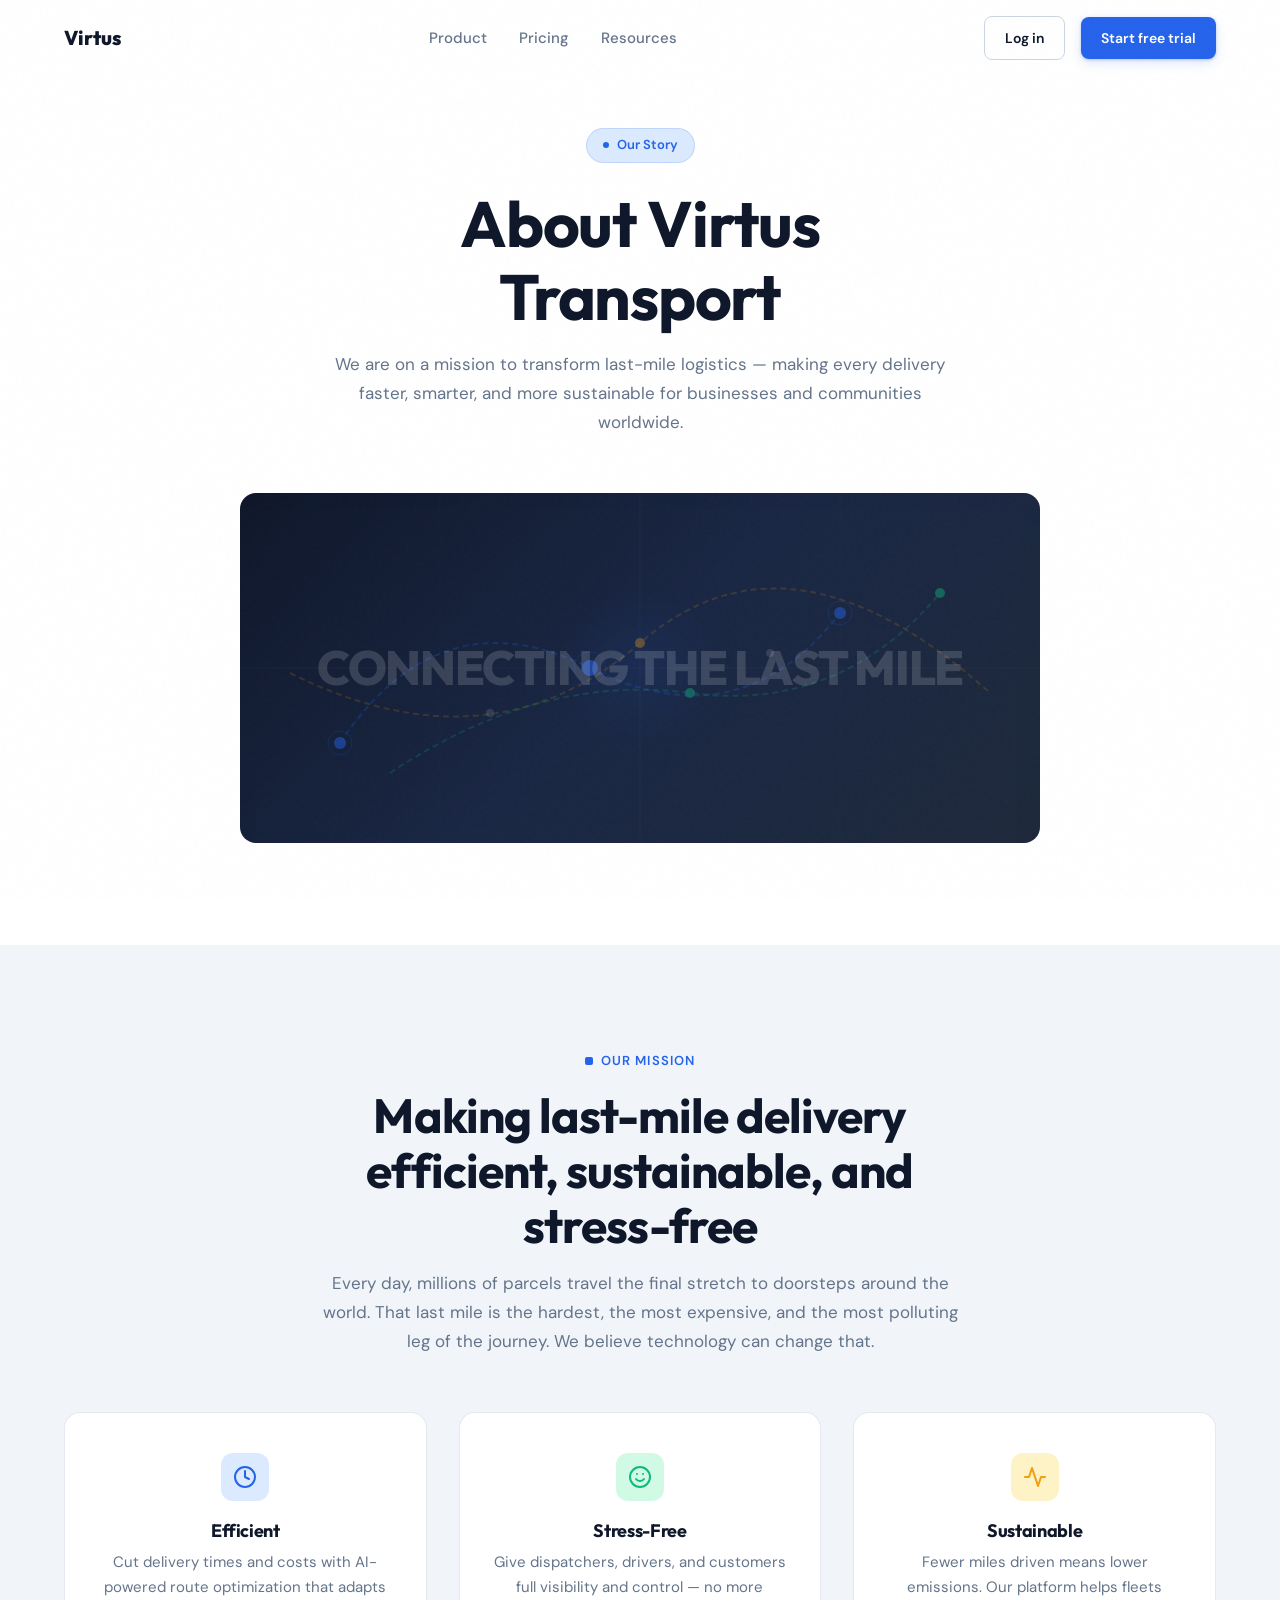
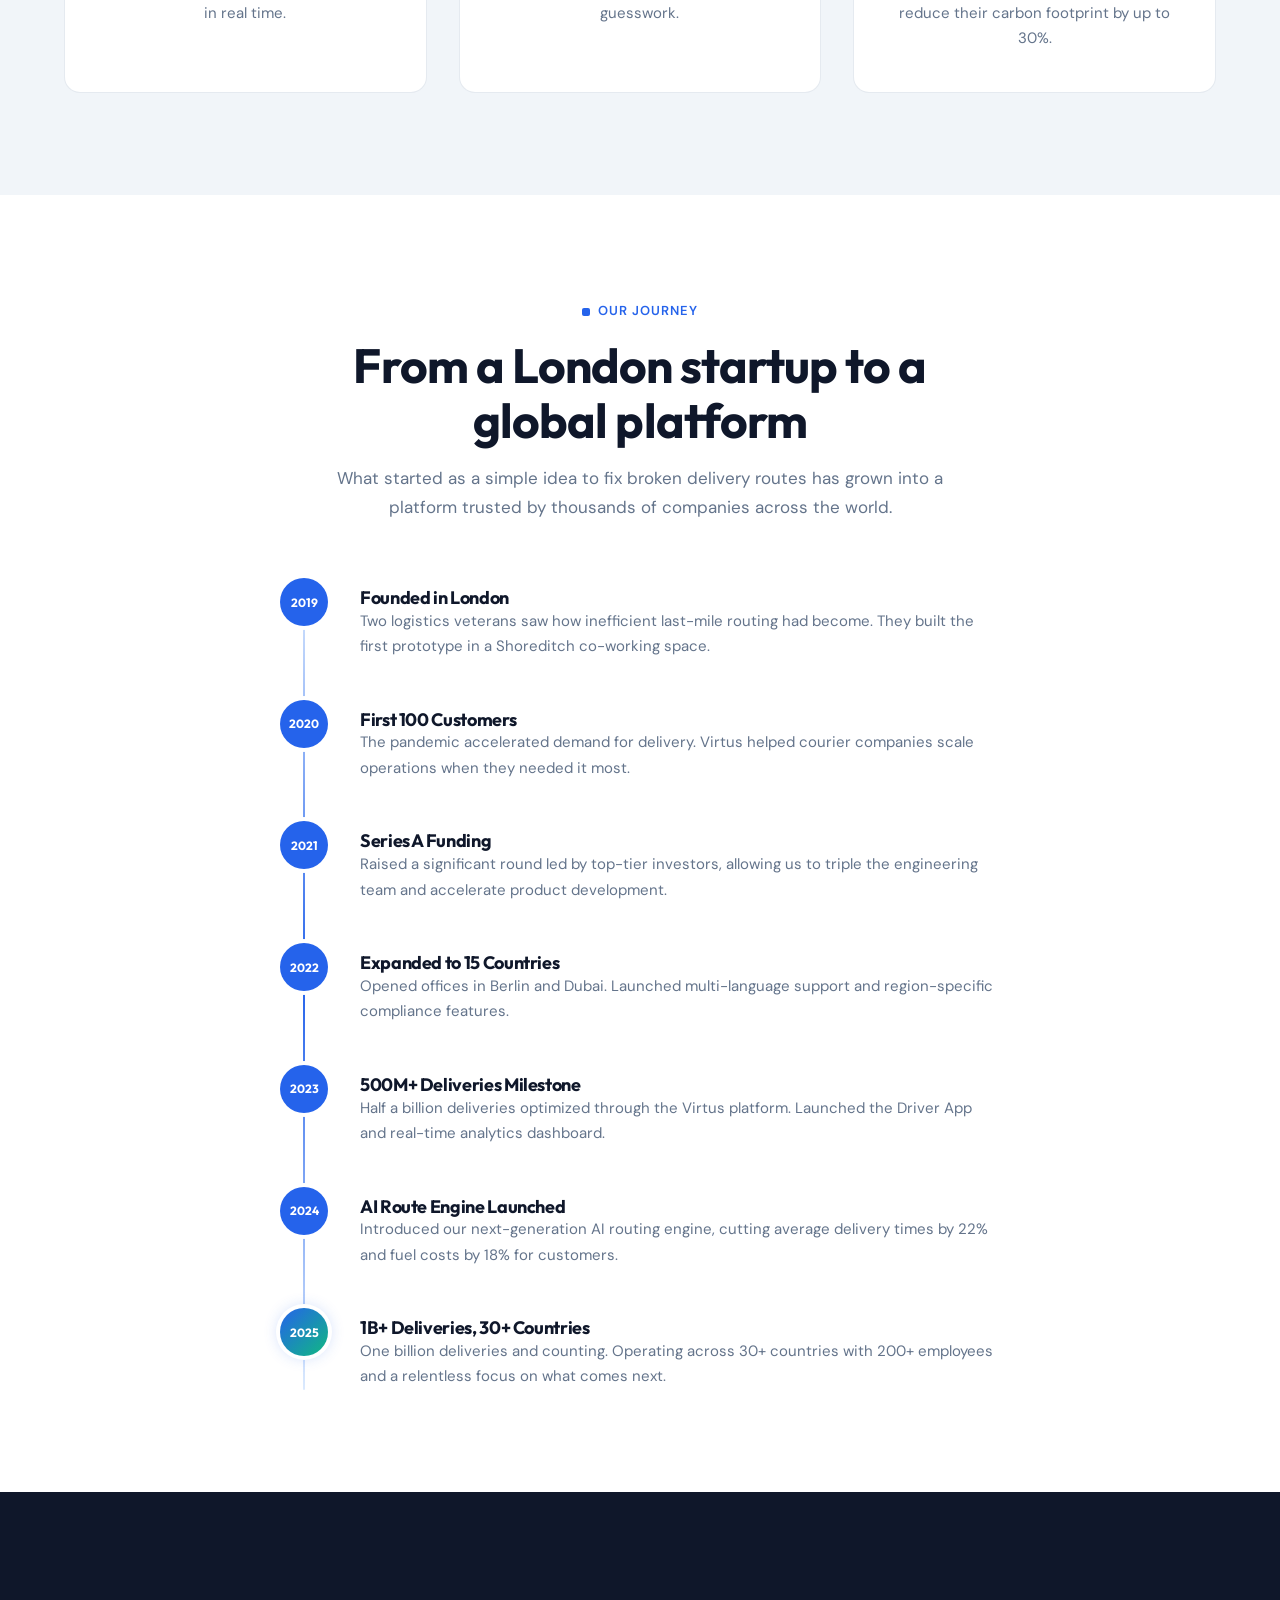
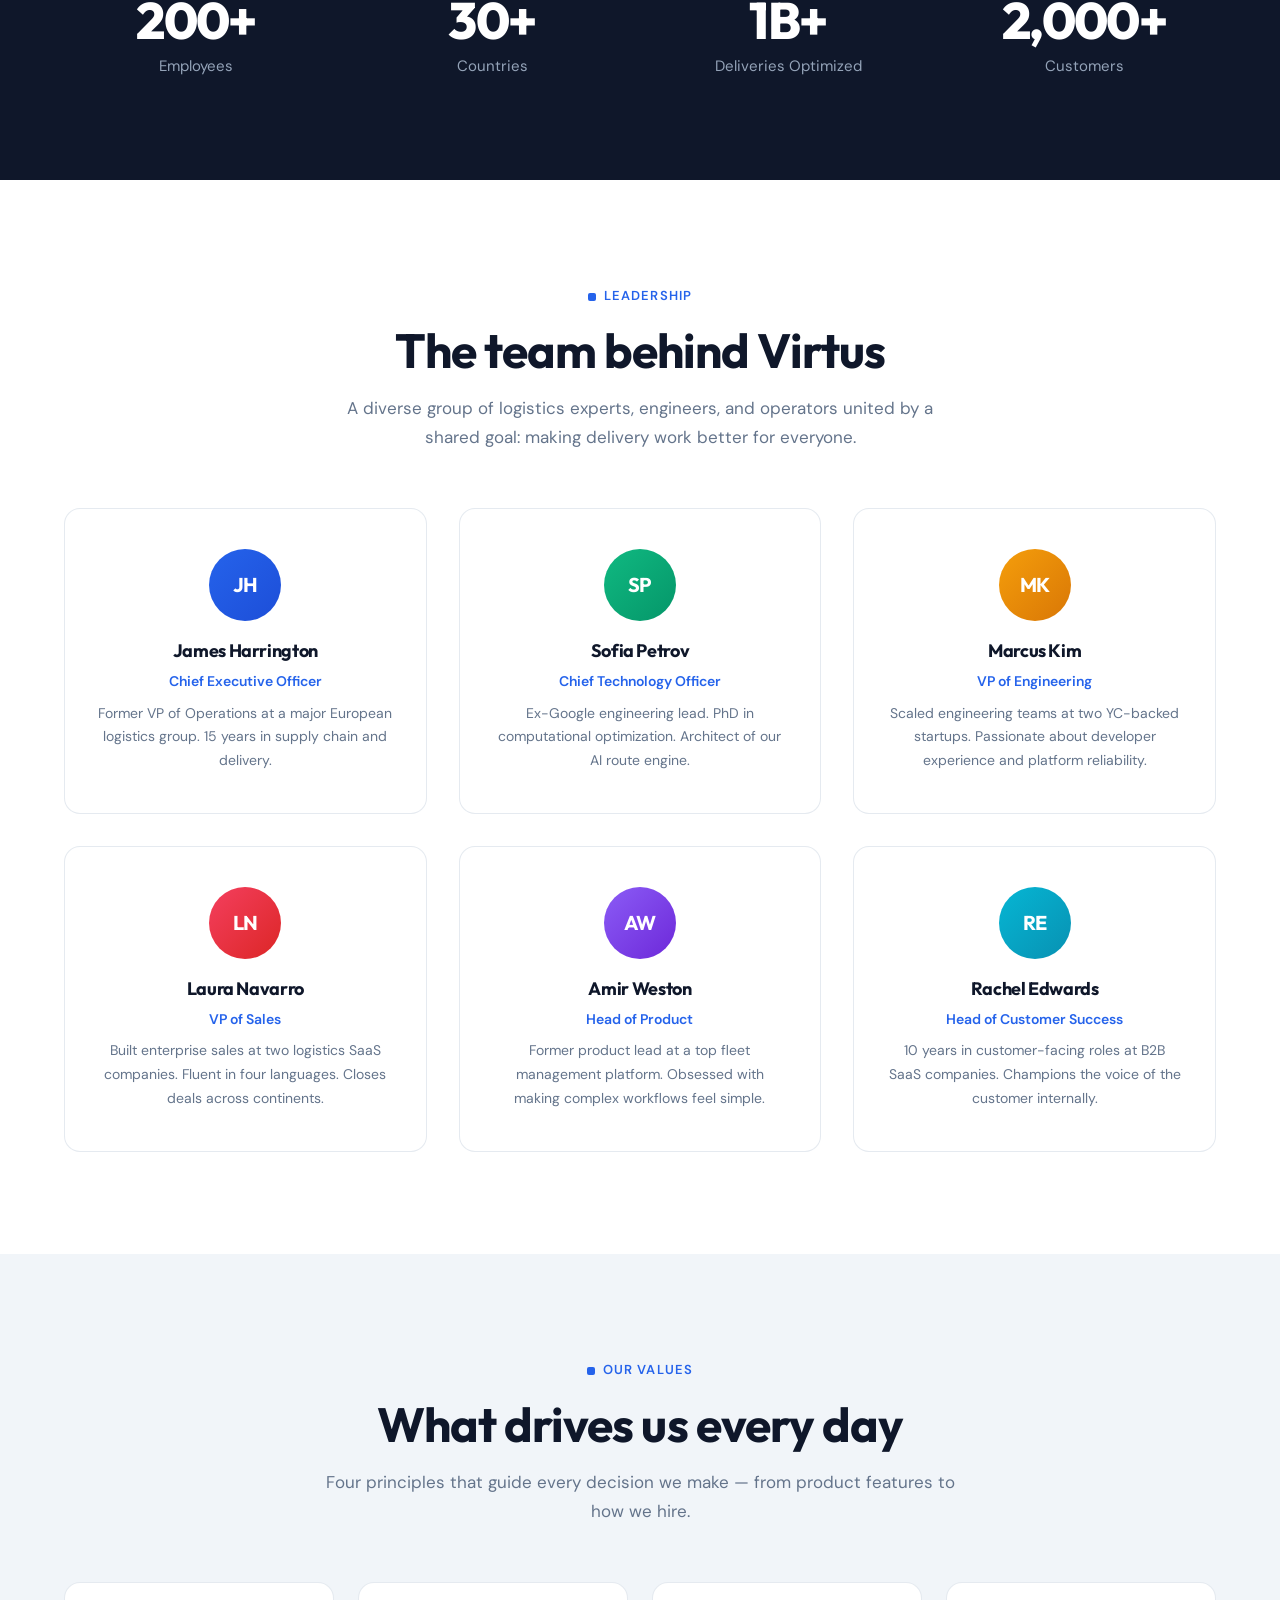
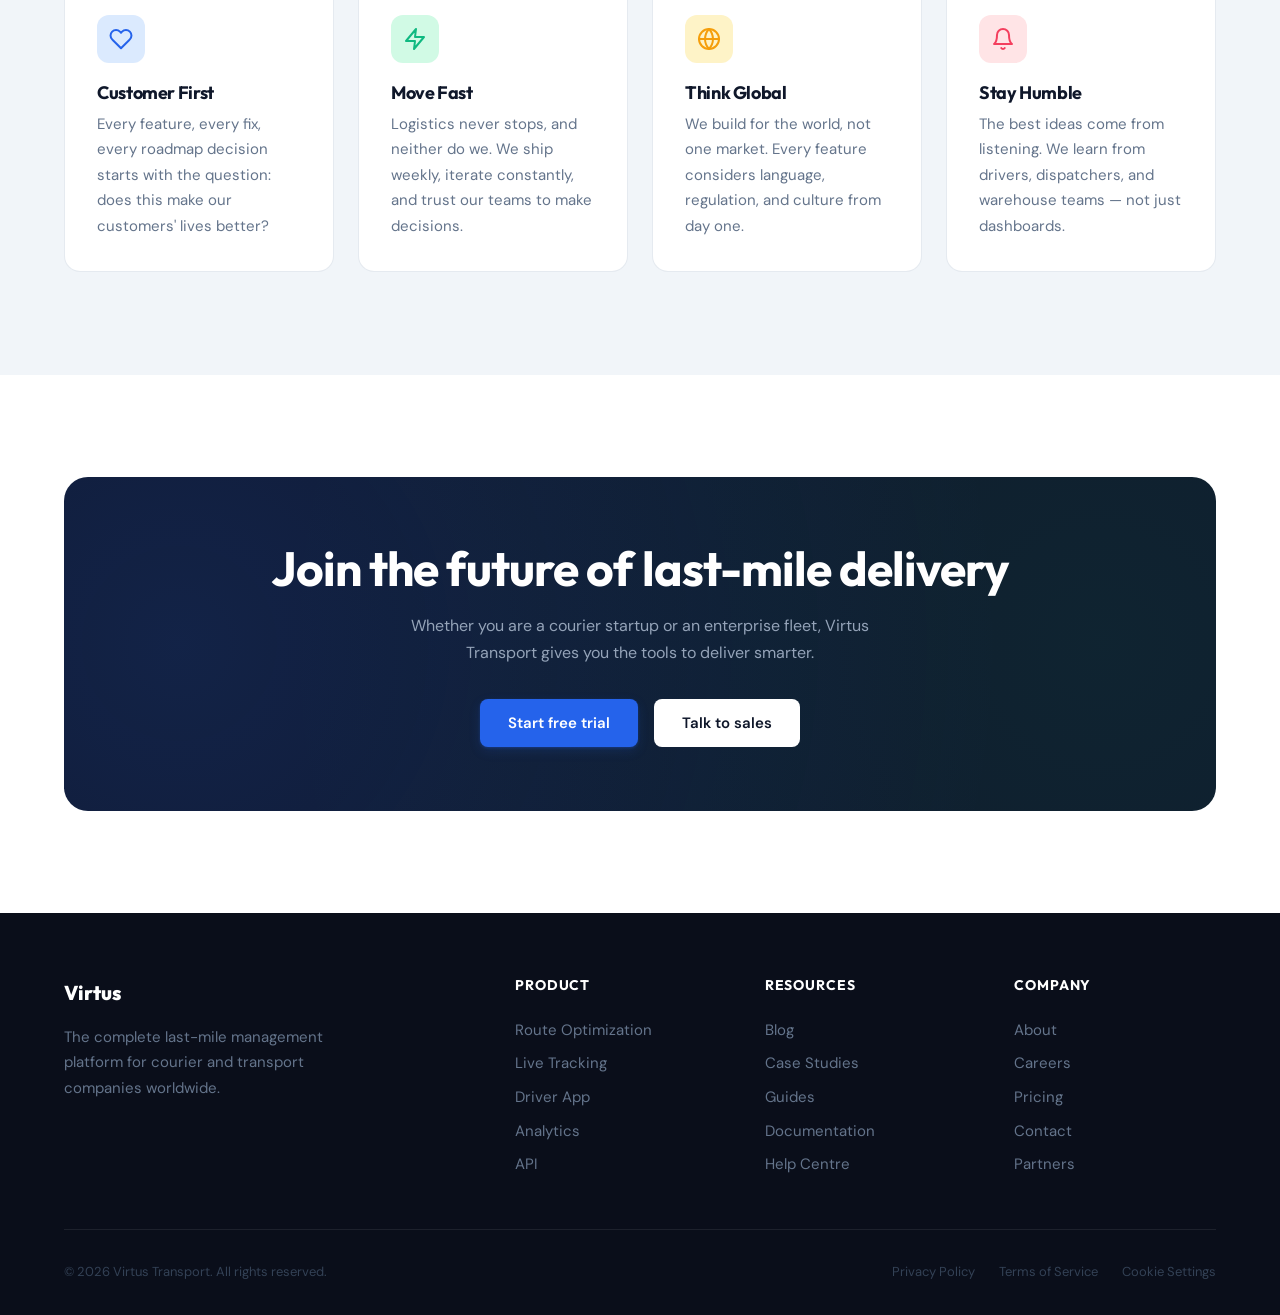
==== about.html @ 10695ca1 "Initial commit: Virtus Transport multi-page website Complete static website with 17 pages including " ====
<!DOCTYPE html>
<html lang="en">
<head>
  <meta charset="UTF-8">
  <meta name="viewport" content="width=device-width, initial-scale=1.0">
  <title>About — Virtus Transport</title>
  <meta name="description" content="Learn about Virtus Transport — our mission to transform last-mile logistics, our story, and the team behind the platform.">
  <link rel="preconnect" href="https://fonts.googleapis.com">
  <link rel="preconnect" href="https://fonts.gstatic.com" crossorigin>
  <link href="https://fonts.googleapis.com/css2?family=DM+Sans:ital,opsz,wght@0,9..40,400;0,9..40,500;0,9..40,600;0,9..40,700;1,9..40,400&family=Outfit:wght@400;500;600;700;800&family=JetBrains+Mono:wght@400;500&display=swap" rel="stylesheet">
  <link rel="stylesheet" href="assets/css/style.css">
</head>
<body>

  <!-- ===== NAVIGATION ===== -->
  <nav class="nav">
    <div class="container nav-inner">
      <a href="index.html" class="nav-logo">
        Virtus
      </a>
      <div class="nav-links">
        <a href="product.html">Product</a>
        <a href="pricing.html">Pricing</a>
        <a href="resources.html">Resources</a>
      </div>
      <div class="nav-cta">
        <a href="login.html" class="btn btn-secondary">Log in</a>
        <a href="signup.html" class="btn btn-primary">Start free trial</a>
      </div>
      <button class="nav-toggle" aria-label="Menu">
        <span></span><span></span><span></span>
      </button>
    </div>
  </nav>

  <!-- ===== HERO ===== -->
  <section style="padding-top: 8rem; padding-bottom: var(--section-pad);">
    <div class="container">
      <div class="section-header centered reveal">
        <div class="hero-badge">
          <span class="hero-badge-dot"></span>
          Our Story
        </div>
        <h1>About Virtus Transport</h1>
        <p class="text-lg">We are on a mission to transform last-mile logistics — making every delivery faster, smarter, and more sustainable for businesses and communities worldwide.</p>
      </div>

      <!-- Abstract visual -->
      <div class="reveal reveal-delay-2" style="max-width: 800px; margin: 0 auto; aspect-ratio: 16/7; border-radius: 1rem; overflow: hidden; position: relative; background: linear-gradient(135deg, var(--vtx-navy) 0%, #1a2744 50%, var(--vtx-slate) 100%);">
        <div style="position: absolute; inset: 0; display: flex; align-items: center; justify-content: center;">
          <svg width="100%" height="100%" viewBox="0 0 800 350" fill="none" xmlns="http://www.w3.org/2000/svg" style="opacity: 0.6;">
            <!-- Grid lines -->
            <line x1="0" y1="175" x2="800" y2="175" stroke="rgba(255,255,255,0.05)" stroke-width="1"/>
            <line x1="400" y1="0" x2="400" y2="350" stroke="rgba(255,255,255,0.05)" stroke-width="1"/>
            <line x1="200" y1="0" x2="200" y2="350" stroke="rgba(255,255,255,0.03)" stroke-width="1"/>
            <line x1="600" y1="0" x2="600" y2="350" stroke="rgba(255,255,255,0.03)" stroke-width="1"/>
            <!-- Route paths -->
            <path d="M100,250 Q200,100 350,175 T600,120" stroke="rgba(37,99,235,0.4)" stroke-width="2" fill="none" stroke-dasharray="6,4"/>
            <path d="M150,280 Q300,180 450,200 T700,100" stroke="rgba(16,185,129,0.3)" stroke-width="2" fill="none" stroke-dasharray="6,4"/>
            <path d="M50,180 Q250,280 400,150 T750,200" stroke="rgba(245,158,11,0.25)" stroke-width="2" fill="none" stroke-dasharray="6,4"/>
            <!-- Nodes -->
            <circle cx="100" cy="250" r="6" fill="#2563eb" opacity="0.8"/><circle cx="100" cy="250" r="12" fill="none" stroke="#2563eb" stroke-width="1" opacity="0.3"/>
            <circle cx="350" cy="175" r="8" fill="#2563eb" opacity="0.9"/><circle cx="350" cy="175" r="16" fill="none" stroke="#2563eb" stroke-width="1" opacity="0.3"/>
            <circle cx="600" cy="120" r="6" fill="#2563eb" opacity="0.8"/><circle cx="600" cy="120" r="12" fill="none" stroke="#2563eb" stroke-width="1" opacity="0.3"/>
            <circle cx="450" cy="200" r="5" fill="#10b981" opacity="0.7"/>
            <circle cx="700" cy="100" r="5" fill="#10b981" opacity="0.7"/>
            <circle cx="400" cy="150" r="5" fill="#f59e0b" opacity="0.6"/>
            <circle cx="250" cy="220" r="4" fill="rgba(255,255,255,0.2)"/>
            <circle cx="530" cy="160" r="4" fill="rgba(255,255,255,0.2)"/>
            <!-- Central glow -->
            <circle cx="400" cy="175" r="80" fill="url(#heroGlow)"/>
            <defs>
              <radialGradient id="heroGlow" cx="0.5" cy="0.5" r="0.5">
                <stop offset="0%" stop-color="rgba(37,99,235,0.15)"/>
                <stop offset="100%" stop-color="rgba(37,99,235,0)"/>
              </radialGradient>
            </defs>
          </svg>
        </div>
        <!-- Overlay text -->
        <div style="position: absolute; inset: 0; display: flex; align-items: center; justify-content: center;">
          <div style="text-align: center;">
            <div style="font-family: var(--font-display); font-size: clamp(2rem, 4vw, 3rem); font-weight: 800; color: var(--vtx-white); letter-spacing: -0.03em; opacity: 0.15;">CONNECTING THE LAST MILE</div>
          </div>
        </div>
      </div>
    </div>
  </section>

  <!-- ===== MISSION ===== -->
  <section class="section section-light">
    <div class="container">
      <div class="section-header centered reveal">
        <div class="section-label">Our Mission</div>
        <h2>Making last-mile delivery efficient, sustainable, and stress-free</h2>
        <p>Every day, millions of parcels travel the final stretch to doorsteps around the world. That last mile is the hardest, the most expensive, and the most polluting leg of the journey. We believe technology can change that.</p>
      </div>
      <div class="grid-3">
        <div class="card reveal reveal-delay-1" style="text-align: center; padding: 2.5rem 2rem;">
          <div class="card-icon blue" style="margin: 0 auto 1.25rem;">
            <svg width="24" height="24" viewBox="0 0 24 24" fill="none" stroke="currentColor" stroke-width="2" stroke-linecap="round" stroke-linejoin="round"><circle cx="12" cy="12" r="10"/><polyline points="12,6 12,12 16,14"/></svg>
          </div>
          <h4>Efficient</h4>
          <p>Cut delivery times and costs with AI-powered route optimization that adapts in real time.</p>
        </div>
        <div class="card reveal reveal-delay-2" style="text-align: center; padding: 2.5rem 2rem;">
          <div class="card-icon emerald" style="margin: 0 auto 1.25rem;">
            <svg width="24" height="24" viewBox="0 0 24 24" fill="none" stroke="currentColor" stroke-width="2" stroke-linecap="round" stroke-linejoin="round"><path d="M12 22c5.523 0 10-4.477 10-10S17.523 2 12 2 2 6.477 2 12s4.477 10 10 10z"/><path d="M8 14s1.5 2 4 2 4-2 4-2"/><line x1="9" y1="9" x2="9.01" y2="9"/><line x1="15" y1="9" x2="15.01" y2="9"/></svg>
          </div>
          <h4>Stress-Free</h4>
          <p>Give dispatchers, drivers, and customers full visibility and control — no more guesswork.</p>
        </div>
        <div class="card reveal reveal-delay-3" style="text-align: center; padding: 2.5rem 2rem;">
          <div class="card-icon amber" style="margin: 0 auto 1.25rem;">
            <svg width="24" height="24" viewBox="0 0 24 24" fill="none" stroke="currentColor" stroke-width="2" stroke-linecap="round" stroke-linejoin="round"><path d="M2 12h4l3-9 6 18 3-9h4"/></svg>
          </div>
          <h4>Sustainable</h4>
          <p>Fewer miles driven means lower emissions. Our platform helps fleets reduce their carbon footprint by up to 30%.</p>
        </div>
      </div>
    </div>
  </section>

  <!-- ===== STORY / TIMELINE ===== -->
  <section class="section">
    <div class="container">
      <div class="section-header centered reveal">
        <div class="section-label">Our Journey</div>
        <h2>From a London startup to a global platform</h2>
        <p>What started as a simple idea to fix broken delivery routes has grown into a platform trusted by thousands of companies across the world.</p>
      </div>

      <div style="max-width: 720px; margin: 0 auto; position: relative;">
        <!-- Vertical line -->
        <div style="position: absolute; left: 23px; top: 0; bottom: 0; width: 2px; background: linear-gradient(180deg, var(--vtx-blue-pale), var(--vtx-blue), var(--vtx-blue-pale)); border-radius: 1px;"></div>

        <!-- 2019 -->
        <div class="reveal" style="display: flex; gap: 2rem; align-items: flex-start; margin-bottom: 2.5rem; position: relative;">
          <div style="width: 48px; height: 48px; border-radius: 50%; background: var(--vtx-blue); color: white; display: flex; align-items: center; justify-content: center; font-family: var(--font-display); font-weight: 700; font-size: 0.75rem; flex-shrink: 0; z-index: 1; box-shadow: 0 0 0 4px var(--vtx-white);">2019</div>
          <div style="padding-top: 0.625rem;">
            <h4>Founded in London</h4>
            <p style="font-size: 0.9375rem;">Two logistics veterans saw how inefficient last-mile routing had become. They built the first prototype in a Shoreditch co-working space.</p>
          </div>
        </div>

        <!-- 2020 -->
        <div class="reveal reveal-delay-1" style="display: flex; gap: 2rem; align-items: flex-start; margin-bottom: 2.5rem; position: relative;">
          <div style="width: 48px; height: 48px; border-radius: 50%; background: var(--vtx-blue); color: white; display: flex; align-items: center; justify-content: center; font-family: var(--font-display); font-weight: 700; font-size: 0.75rem; flex-shrink: 0; z-index: 1; box-shadow: 0 0 0 4px var(--vtx-white);">2020</div>
          <div style="padding-top: 0.625rem;">
            <h4>First 100 Customers</h4>
            <p style="font-size: 0.9375rem;">The pandemic accelerated demand for delivery. Virtus helped courier companies scale operations when they needed it most.</p>
          </div>
        </div>

        <!-- 2021 -->
        <div class="reveal reveal-delay-2" style="display: flex; gap: 2rem; align-items: flex-start; margin-bottom: 2.5rem; position: relative;">
          <div style="width: 48px; height: 48px; border-radius: 50%; background: var(--vtx-blue); color: white; display: flex; align-items: center; justify-content: center; font-family: var(--font-display); font-weight: 700; font-size: 0.75rem; flex-shrink: 0; z-index: 1; box-shadow: 0 0 0 4px var(--vtx-white);">2021</div>
          <div style="padding-top: 0.625rem;">
            <h4>Series A Funding</h4>
            <p style="font-size: 0.9375rem;">Raised a significant round led by top-tier investors, allowing us to triple the engineering team and accelerate product development.</p>
          </div>
        </div>

        <!-- 2022 -->
        <div class="reveal" style="display: flex; gap: 2rem; align-items: flex-start; margin-bottom: 2.5rem; position: relative;">
          <div style="width: 48px; height: 48px; border-radius: 50%; background: var(--vtx-blue); color: white; display: flex; align-items: center; justify-content: center; font-family: var(--font-display); font-weight: 700; font-size: 0.75rem; flex-shrink: 0; z-index: 1; box-shadow: 0 0 0 4px var(--vtx-white);">2022</div>
          <div style="padding-top: 0.625rem;">
            <h4>Expanded to 15 Countries</h4>
            <p style="font-size: 0.9375rem;">Opened offices in Berlin and Dubai. Launched multi-language support and region-specific compliance features.</p>
          </div>
        </div>

        <!-- 2023 -->
        <div class="reveal reveal-delay-1" style="display: flex; gap: 2rem; align-items: flex-start; margin-bottom: 2.5rem; position: relative;">
          <div style="width: 48px; height: 48px; border-radius: 50%; background: var(--vtx-blue); color: white; display: flex; align-items: center; justify-content: center; font-family: var(--font-display); font-weight: 700; font-size: 0.75rem; flex-shrink: 0; z-index: 1; box-shadow: 0 0 0 4px var(--vtx-white);">2023</div>
          <div style="padding-top: 0.625rem;">
            <h4>500M+ Deliveries Milestone</h4>
            <p style="font-size: 0.9375rem;">Half a billion deliveries optimized through the Virtus platform. Launched the Driver App and real-time analytics dashboard.</p>
          </div>
        </div>

        <!-- 2024 -->
        <div class="reveal reveal-delay-2" style="display: flex; gap: 2rem; align-items: flex-start; margin-bottom: 2.5rem; position: relative;">
          <div style="width: 48px; height: 48px; border-radius: 50%; background: var(--vtx-blue); color: white; display: flex; align-items: center; justify-content: center; font-family: var(--font-display); font-weight: 700; font-size: 0.75rem; flex-shrink: 0; z-index: 1; box-shadow: 0 0 0 4px var(--vtx-white);">2024</div>
          <div style="padding-top: 0.625rem;">
            <h4>AI Route Engine Launched</h4>
            <p style="font-size: 0.9375rem;">Introduced our next-generation AI routing engine, cutting average delivery times by 22% and fuel costs by 18% for customers.</p>
          </div>
        </div>

        <!-- 2025 -->
        <div class="reveal" style="display: flex; gap: 2rem; align-items: flex-start; position: relative;">
          <div style="width: 48px; height: 48px; border-radius: 50%; background: linear-gradient(135deg, var(--vtx-blue), var(--vtx-emerald)); color: white; display: flex; align-items: center; justify-content: center; font-family: var(--font-display); font-weight: 700; font-size: 0.75rem; flex-shrink: 0; z-index: 1; box-shadow: 0 0 0 4px var(--vtx-white), 0 0 16px rgba(37,99,235,0.3);">2025</div>
          <div style="padding-top: 0.625rem;">
            <h4>1B+ Deliveries, 30+ Countries</h4>
            <p style="font-size: 0.9375rem;">One billion deliveries and counting. Operating across 30+ countries with 200+ employees and a relentless focus on what comes next.</p>
          </div>
        </div>
      </div>
    </div>
  </section>

  <!-- ===== STATS BAR ===== -->
  <section class="section section-dark">
    <div class="container">
      <div style="display: grid; grid-template-columns: repeat(4, 1fr); gap: 2rem; text-align: center;" class="reveal">
        <div class="stat-item">
          <div class="stat-number">200+</div>
          <div class="stat-label" style="color: var(--vtx-light);">Employees</div>
        </div>
        <div class="stat-item">
          <div class="stat-number">30+</div>
          <div class="stat-label" style="color: var(--vtx-light);">Countries</div>
        </div>
        <div class="stat-item">
          <div class="stat-number">1B+</div>
          <div class="stat-label" style="color: var(--vtx-light);">Deliveries Optimized</div>
        </div>
        <div class="stat-item">
          <div class="stat-number">2,000+</div>
          <div class="stat-label" style="color: var(--vtx-light);">Customers</div>
        </div>
      </div>
    </div>
  </section>

  <!-- ===== TEAM ===== -->
  <section class="section">
    <div class="container">
      <div class="section-header centered reveal">
        <div class="section-label">Leadership</div>
        <h2>The team behind Virtus</h2>
        <p>A diverse group of logistics experts, engineers, and operators united by a shared goal: making delivery work better for everyone.</p>
      </div>

      <div class="grid-3">
        <!-- CEO -->
        <div class="card reveal reveal-delay-1" style="text-align: center; padding: 2.5rem 2rem;">
          <div style="width: 72px; height: 72px; border-radius: 50%; background: linear-gradient(135deg, var(--vtx-blue), var(--vtx-blue-deep)); color: var(--vtx-white); display: flex; align-items: center; justify-content: center; font-family: var(--font-display); font-weight: 700; font-size: 1.25rem; margin: 0 auto 1.25rem; letter-spacing: -0.02em;">JH</div>
          <h4>James Harrington</h4>
          <p style="font-size: 0.875rem; color: var(--vtx-blue); font-weight: 600; margin-bottom: 0.5rem;">Chief Executive Officer</p>
          <p style="font-size: 0.875rem;">Former VP of Operations at a major European logistics group. 15 years in supply chain and delivery.</p>
        </div>

        <!-- CTO -->
        <div class="card reveal reveal-delay-2" style="text-align: center; padding: 2.5rem 2rem;">
          <div style="width: 72px; height: 72px; border-radius: 50%; background: linear-gradient(135deg, var(--vtx-emerald), #059669); color: var(--vtx-white); display: flex; align-items: center; justify-content: center; font-family: var(--font-display); font-weight: 700; font-size: 1.25rem; margin: 0 auto 1.25rem; letter-spacing: -0.02em;">SP</div>
          <h4>Sofia Petrov</h4>
          <p style="font-size: 0.875rem; color: var(--vtx-blue); font-weight: 600; margin-bottom: 0.5rem;">Chief Technology Officer</p>
          <p style="font-size: 0.875rem;">Ex-Google engineering lead. PhD in computational optimization. Architect of our AI route engine.</p>
        </div>

        <!-- VP Engineering -->
        <div class="card reveal reveal-delay-3" style="text-align: center; padding: 2.5rem 2rem;">
          <div style="width: 72px; height: 72px; border-radius: 50%; background: linear-gradient(135deg, var(--vtx-amber), #d97706); color: var(--vtx-white); display: flex; align-items: center; justify-content: center; font-family: var(--font-display); font-weight: 700; font-size: 1.25rem; margin: 0 auto 1.25rem; letter-spacing: -0.02em;">MK</div>
          <h4>Marcus Kim</h4>
          <p style="font-size: 0.875rem; color: var(--vtx-blue); font-weight: 600; margin-bottom: 0.5rem;">VP of Engineering</p>
          <p style="font-size: 0.875rem;">Scaled engineering teams at two YC-backed startups. Passionate about developer experience and platform reliability.</p>
        </div>

        <!-- VP Sales -->
        <div class="card reveal reveal-delay-1" style="text-align: center; padding: 2.5rem 2rem;">
          <div style="width: 72px; height: 72px; border-radius: 50%; background: linear-gradient(135deg, var(--vtx-rose), #dc2626); color: var(--vtx-white); display: flex; align-items: center; justify-content: center; font-family: var(--font-display); font-weight: 700; font-size: 1.25rem; margin: 0 auto 1.25rem; letter-spacing: -0.02em;">LN</div>
          <h4>Laura Navarro</h4>
          <p style="font-size: 0.875rem; color: var(--vtx-blue); font-weight: 600; margin-bottom: 0.5rem;">VP of Sales</p>
          <p style="font-size: 0.875rem;">Built enterprise sales at two logistics SaaS companies. Fluent in four languages. Closes deals across continents.</p>
        </div>

        <!-- Head of Product -->
        <div class="card reveal reveal-delay-2" style="text-align: center; padding: 2.5rem 2rem;">
          <div style="width: 72px; height: 72px; border-radius: 50%; background: linear-gradient(135deg, #8b5cf6, #6d28d9); color: var(--vtx-white); display: flex; align-items: center; justify-content: center; font-family: var(--font-display); font-weight: 700; font-size: 1.25rem; margin: 0 auto 1.25rem; letter-spacing: -0.02em;">AW</div>
          <h4>Amir Weston</h4>
          <p style="font-size: 0.875rem; color: var(--vtx-blue); font-weight: 600; margin-bottom: 0.5rem;">Head of Product</p>
          <p style="font-size: 0.875rem;">Former product lead at a top fleet management platform. Obsessed with making complex workflows feel simple.</p>
        </div>

        <!-- Head of Customer Success -->
        <div class="card reveal reveal-delay-3" style="text-align: center; padding: 2.5rem 2rem;">
          <div style="width: 72px; height: 72px; border-radius: 50%; background: linear-gradient(135deg, #06b6d4, #0891b2); color: var(--vtx-white); display: flex; align-items: center; justify-content: center; font-family: var(--font-display); font-weight: 700; font-size: 1.25rem; margin: 0 auto 1.25rem; letter-spacing: -0.02em;">RE</div>
          <h4>Rachel Edwards</h4>
          <p style="font-size: 0.875rem; color: var(--vtx-blue); font-weight: 600; margin-bottom: 0.5rem;">Head of Customer Success</p>
          <p style="font-size: 0.875rem;">10 years in customer-facing roles at B2B SaaS companies. Champions the voice of the customer internally.</p>
        </div>
      </div>
    </div>
  </section>

  <!-- ===== VALUES ===== -->
  <section class="section section-light">
    <div class="container">
      <div class="section-header centered reveal">
        <div class="section-label">Our Values</div>
        <h2>What drives us every day</h2>
        <p>Four principles that guide every decision we make — from product features to how we hire.</p>
      </div>

      <div class="grid-4">
        <!-- Customer First -->
        <div class="card reveal reveal-delay-1" style="padding: 2rem;">
          <div class="card-icon blue">
            <svg width="24" height="24" viewBox="0 0 24 24" fill="none" stroke="currentColor" stroke-width="2" stroke-linecap="round" stroke-linejoin="round"><path d="M20.84 4.61a5.5 5.5 0 0 0-7.78 0L12 5.67l-1.06-1.06a5.5 5.5 0 0 0-7.78 7.78l1.06 1.06L12 21.23l7.78-7.78 1.06-1.06a5.5 5.5 0 0 0 0-7.78z"/></svg>
          </div>
          <h4>Customer First</h4>
          <p>Every feature, every fix, every roadmap decision starts with the question: does this make our customers' lives better?</p>
        </div>

        <!-- Move Fast -->
        <div class="card reveal reveal-delay-2" style="padding: 2rem;">
          <div class="card-icon emerald">
            <svg width="24" height="24" viewBox="0 0 24 24" fill="none" stroke="currentColor" stroke-width="2" stroke-linecap="round" stroke-linejoin="round"><polygon points="13 2 3 14 12 14 11 22 21 10 12 10 13 2"/></svg>
          </div>
          <h4>Move Fast</h4>
          <p>Logistics never stops, and neither do we. We ship weekly, iterate constantly, and trust our teams to make decisions.</p>
        </div>

        <!-- Think Global -->
        <div class="card reveal reveal-delay-3" style="padding: 2rem;">
          <div class="card-icon amber">
            <svg width="24" height="24" viewBox="0 0 24 24" fill="none" stroke="currentColor" stroke-width="2" stroke-linecap="round" stroke-linejoin="round"><circle cx="12" cy="12" r="10"/><line x1="2" y1="12" x2="22" y2="12"/><path d="M12 2a15.3 15.3 0 0 1 4 10 15.3 15.3 0 0 1-4 10 15.3 15.3 0 0 1-4-10 15.3 15.3 0 0 1 4-10z"/></svg>
          </div>
          <h4>Think Global</h4>
          <p>We build for the world, not one market. Every feature considers language, regulation, and culture from day one.</p>
        </div>

        <!-- Stay Humble -->
        <div class="card reveal reveal-delay-4" style="padding: 2rem;">
          <div class="card-icon rose">
            <svg width="24" height="24" viewBox="0 0 24 24" fill="none" stroke="currentColor" stroke-width="2" stroke-linecap="round" stroke-linejoin="round"><path d="M18 8A6 6 0 0 0 6 8c0 7-3 9-3 9h18s-3-2-3-9"/><path d="M13.73 21a2 2 0 0 1-3.46 0"/></svg>
          </div>
          <h4>Stay Humble</h4>
          <p>The best ideas come from listening. We learn from drivers, dispatchers, and warehouse teams — not just dashboards.</p>
        </div>
      </div>
    </div>
  </section>

  <!-- ===== CTA BANNER ===== -->
  <section class="section">
    <div class="container">
      <div class="cta-banner reveal">
        <h2>Join the future of last-mile delivery</h2>
        <p>Whether you are a courier startup or an enterprise fleet, Virtus Transport gives you the tools to deliver smarter.</p>
        <div class="btn-group">
          <a href="signup.html" class="btn btn-primary">Start free trial</a>
          <a href="contact.html" class="btn btn-white">Talk to sales</a>
        </div>
      </div>
    </div>
  </section>

  <!-- ===== FOOTER ===== -->
  <footer class="footer">
    <div class="container">
      <div class="footer-grid">
        <div class="footer-brand">
          <a href="index.html" class="nav-logo" style="color: var(--vtx-white);">
            Virtus
          </a>
          <p>The complete last-mile management platform for courier and transport companies worldwide.</p>
        </div>
        <div class="footer-col">
          <h5>Product</h5>
          <a href="product.html">Route Optimization</a>
          <a href="product.html">Live Tracking</a>
          <a href="product.html">Driver App</a>
          <a href="product.html">Analytics</a>
          <a href="product.html">API</a>
        </div>
        <div class="footer-col">
          <h5>Resources</h5>
          <a href="resources.html">Blog</a>
          <a href="resources.html">Case Studies</a>
          <a href="resources.html">Guides</a>
          <a href="docs.html">Documentation</a>
          <a href="help.html">Help Centre</a>
        </div>
        <div class="footer-col">
          <h5>Company</h5>
          <a href="about.html">About</a>
          <a href="careers.html">Careers</a>
          <a href="pricing.html">Pricing</a>
          <a href="contact.html">Contact</a>
          <a href="partners.html">Partners</a>
        </div>
      </div>
      <div class="footer-bottom">
        <span>&copy; 2026 Virtus Transport. All rights reserved.</span>
        <div class="footer-bottom-links">
          <a href="privacy.html">Privacy Policy</a>
          <a href="terms.html">Terms of Service</a>
          <a href="#">Cookie Settings</a>
        </div>
      </div>
    </div>
  </footer>
  <script src="assets/js/main.js"></script>

</body>
</html>
---- assets/css/style.css ----
/* ============================================
   VIRTUS TRANSPORT — Global Styles
   ============================================ */

:root {
  /* Core palette */
  --vtx-midnight: #0a0e1a;
  --vtx-navy: #0f172a;
  --vtx-slate: #1e293b;
  --vtx-steel: #334155;
  --vtx-muted: #64748b;
  --vtx-light: #94a3b8;
  --vtx-cloud: #cbd5e1;
  --vtx-snow: #f1f5f9;
  --vtx-white: #ffffff;

  /* Accent */
  --vtx-blue: #2563eb;
  --vtx-blue-light: #3b82f6;
  --vtx-blue-pale: #dbeafe;
  --vtx-blue-glow: rgba(37, 99, 235, 0.15);
  --vtx-blue-deep: #1d4ed8;

  /* Accent secondary */
  --vtx-emerald: #10b981;
  --vtx-amber: #f59e0b;
  --vtx-rose: #f43f5e;

  /* Typography */
  --font-display: 'Outfit', sans-serif;
  --font-body: 'DM Sans', sans-serif;
  --font-mono: 'JetBrains Mono', monospace;

  /* Spacing */
  --section-pad: clamp(4rem, 8vw, 7rem);
  --container-max: 1200px;

  /* Transitions */
  --ease-out-expo: cubic-bezier(0.16, 1, 0.3, 1);
}

/* ---- Reset & Base ---- */
*, *::before, *::after { box-sizing: border-box; margin: 0; padding: 0; }

html {
  scroll-behavior: smooth;
  -webkit-font-smoothing: antialiased;
  -moz-osx-font-smoothing: grayscale;
}

body {
  font-family: var(--font-body);
  color: var(--vtx-navy);
  background: var(--vtx-white);
  line-height: 1.6;
  overflow-x: hidden;
}

img { max-width: 100%; display: block; }
a { text-decoration: none; color: inherit; }
ul, ol { list-style: none; }

.container {
  width: 100%;
  max-width: var(--container-max);
  margin: 0 auto;
  padding: 0 1.5rem;
}

/* ---- Typography ---- */
h1, h2, h3, h4, h5, h6 {
  font-family: var(--font-display);
  font-weight: 700;
  line-height: 1.15;
  letter-spacing: -0.02em;
}

h1 { font-size: clamp(2.5rem, 5vw, 4rem); }
h2 { font-size: clamp(2rem, 4vw, 3rem); }
h3 { font-size: clamp(1.25rem, 2vw, 1.5rem); }
h4 { font-size: 1.125rem; }

p { color: var(--vtx-muted); line-height: 1.7; }
.text-lg { font-size: 1.125rem; }
.text-sm { font-size: 0.875rem; }

/* ---- Buttons ---- */
.btn {
  display: inline-flex;
  align-items: center;
  gap: 0.5rem;
  padding: 0.75rem 1.75rem;
  border-radius: 0.5rem;
  font-family: var(--font-body);
  font-size: 0.9375rem;
  font-weight: 600;
  border: none;
  cursor: pointer;
  transition: all 0.3s var(--ease-out-expo);
  white-space: nowrap;
}

.btn-primary {
  background: var(--vtx-blue);
  color: var(--vtx-white);
  box-shadow: 0 1px 3px rgba(37, 99, 235, 0.3), 0 4px 12px rgba(37, 99, 235, 0.15);
}
.btn-primary:hover {
  background: var(--vtx-blue-deep);
  box-shadow: 0 2px 6px rgba(37, 99, 235, 0.4), 0 8px 24px rgba(37, 99, 235, 0.2);
  transform: translateY(-1px);
}

.btn-secondary {
  background: var(--vtx-white);
  color: var(--vtx-navy);
  border: 1.5px solid var(--vtx-cloud);
}
.btn-secondary:hover {
  border-color: var(--vtx-blue);
  color: var(--vtx-blue);
  transform: translateY(-1px);
}

.btn-ghost {
  background: transparent;
  color: var(--vtx-blue);
  padding: 0.5rem 0;
}
.btn-ghost:hover { gap: 0.75rem; }
.btn-ghost svg { transition: transform 0.3s var(--ease-out-expo); }
.btn-ghost:hover svg { transform: translateX(3px); }

.btn-white {
  background: var(--vtx-white);
  color: var(--vtx-navy);
}
.btn-white:hover {
  background: var(--vtx-snow);
  transform: translateY(-1px);
}

/* ---- Navigation ---- */
.nav {
  position: fixed;
  top: 0;
  left: 0;
  width: 100%;
  z-index: 1000;
  padding: 1rem 0;
  transition: all 0.4s var(--ease-out-expo);
}

.nav.scrolled {
  background: rgba(255, 255, 255, 0.92);
  backdrop-filter: blur(20px) saturate(180%);
  -webkit-backdrop-filter: blur(20px) saturate(180%);
  border-bottom: 1px solid rgba(203, 213, 225, 0.4);
  padding: 0.75rem 0;
}

.nav-inner {
  display: flex;
  align-items: center;
  justify-content: space-between;
}

.nav-logo {
  display: flex;
  align-items: center;
  gap: 0.625rem;
  font-family: var(--font-display);
  font-weight: 800;
  font-size: 1.25rem;
  color: var(--vtx-navy);
}

.nav-logo-icon {
  width: 2.25rem;
  height: 2.25rem;
  background: var(--vtx-blue);
  border-radius: 0.5rem;
  display: flex;
  align-items: center;
  justify-content: center;
  color: white;
  font-size: 0.875rem;
  font-weight: 800;
  letter-spacing: -0.05em;
  position: relative;
  overflow: hidden;
}

.nav-logo-icon::after {
  content: '';
  position: absolute;
  inset: 0;
  background: linear-gradient(135deg, rgba(255,255,255,0.2), transparent);
  border-radius: inherit;
}

.nav-links {
  display: flex;
  align-items: center;
  gap: 2rem;
}

.nav-links a {
  font-size: 0.9375rem;
  font-weight: 500;
  color: var(--vtx-muted);
  transition: color 0.2s;
  position: relative;
}

.nav-links a:hover,
.nav-links a.active {
  color: var(--vtx-navy);
}

.nav-links a.active::after {
  content: '';
  position: absolute;
  bottom: -4px;
  left: 0;
  width: 100%;
  height: 2px;
  background: var(--vtx-blue);
  border-radius: 1px;
}

.nav-cta { display: flex; align-items: center; gap: 1rem; }
.nav-cta .btn { padding: 0.625rem 1.25rem; font-size: 0.875rem; }

/* Mobile nav */
.nav-toggle {
  display: none;
  flex-direction: column;
  gap: 5px;
  background: none;
  border: none;
  cursor: pointer;
  padding: 4px;
}
.nav-toggle span {
  display: block;
  width: 22px;
  height: 2px;
  background: var(--vtx-navy);
  border-radius: 2px;
  transition: all 0.3s;
}

@media (max-width: 768px) {
  .nav-toggle { display: flex; }
  .nav-links, .nav-cta {
    display: none;
  }
  .nav.mobile-open .nav-links,
  .nav.mobile-open .nav-cta {
    display: flex;
    flex-direction: column;
    position: absolute;
    top: 100%;
    left: 0;
    width: 100%;
    background: var(--vtx-white);
    padding: 1.5rem;
    border-bottom: 1px solid var(--vtx-cloud);
    box-shadow: 0 12px 24px rgba(0,0,0,0.08);
  }
  .nav.mobile-open .nav-cta {
    top: auto;
    position: relative;
    border-bottom: none;
    box-shadow: none;
    padding-top: 0;
  }
}

/* ---- Section Utilities ---- */
.section {
  padding: var(--section-pad) 0;
}

.section-dark {
  background: var(--vtx-navy);
  color: var(--vtx-white);
}
.section-dark p { color: var(--vtx-light); }
.section-dark h2, .section-dark h3, .section-dark h4 { color: var(--vtx-white); }

.section-light {
  background: var(--vtx-snow);
}

.section-header {
  max-width: 640px;
  margin-bottom: 3.5rem;
}

.section-header.centered {
  text-align: center;
  margin-left: auto;
  margin-right: auto;
}

.section-label {
  display: inline-flex;
  align-items: center;
  gap: 0.5rem;
  font-family: var(--font-body);
  font-size: 0.8125rem;
  font-weight: 600;
  text-transform: uppercase;
  letter-spacing: 0.08em;
  color: var(--vtx-blue);
  margin-bottom: 1rem;
}

.section-label::before {
  content: '';
  width: 8px;
  height: 8px;
  background: var(--vtx-blue);
  border-radius: 2px;
  display: inline-block;
}

.section-header p {
  margin-top: 1rem;
  font-size: 1.0625rem;
}

/* ---- Cards ---- */
.card {
  background: var(--vtx-white);
  border: 1px solid rgba(203, 213, 225, 0.5);
  border-radius: 1rem;
  padding: 2rem;
  transition: all 0.4s var(--ease-out-expo);
}

.card:hover {
  border-color: rgba(37, 99, 235, 0.2);
  box-shadow: 0 4px 24px rgba(37, 99, 235, 0.06), 0 1px 3px rgba(0,0,0,0.04);
  transform: translateY(-2px);
}

.card-icon {
  width: 3rem;
  height: 3rem;
  border-radius: 0.75rem;
  display: flex;
  align-items: center;
  justify-content: center;
  margin-bottom: 1.25rem;
  font-size: 1.25rem;
}

.card-icon.blue { background: var(--vtx-blue-pale); color: var(--vtx-blue); }
.card-icon.emerald { background: #d1fae5; color: var(--vtx-emerald); }
.card-icon.amber { background: #fef3c7; color: var(--vtx-amber); }
.card-icon.rose { background: #ffe4e6; color: var(--vtx-rose); }

.card h4 { margin-bottom: 0.5rem; }
.card p { font-size: 0.9375rem; }

/* ---- Grid Layouts ---- */
.grid-2 {
  display: grid;
  grid-template-columns: repeat(2, 1fr);
  gap: 2rem;
}

.grid-3 {
  display: grid;
  grid-template-columns: repeat(3, 1fr);
  gap: 2rem;
}

.grid-4 {
  display: grid;
  grid-template-columns: repeat(4, 1fr);
  gap: 1.5rem;
}

@media (max-width: 1024px) {
  .grid-4 { grid-template-columns: repeat(2, 1fr); }
}

@media (max-width: 768px) {
  .grid-2, .grid-3, .grid-4 { grid-template-columns: 1fr; }
}

/* ---- Feature Row (alternating image + text) ---- */
.feature-row {
  display: grid;
  grid-template-columns: 1fr 1fr;
  gap: 4rem;
  align-items: center;
  padding: 3rem 0;
}

.feature-row.reverse .feature-visual { order: -1; }

.feature-visual {
  position: relative;
  border-radius: 1rem;
  overflow: hidden;
  background: var(--vtx-snow);
  border: 1px solid rgba(203, 213, 225, 0.4);
  aspect-ratio: 4/3;
  display: flex;
  align-items: center;
  justify-content: center;
}

.feature-visual-inner {
  width: 100%;
  height: 100%;
  position: relative;
  overflow: hidden;
}

.feature-content .section-label { margin-bottom: 0.75rem; }
.feature-content h3 {
  font-size: clamp(1.5rem, 3vw, 2rem);
  margin-bottom: 1rem;
}
.feature-content p { margin-bottom: 1.5rem; }

.feature-bullets {
  display: flex;
  flex-direction: column;
  gap: 0.75rem;
  margin-bottom: 1.5rem;
}

.feature-bullets li {
  display: flex;
  align-items: flex-start;
  gap: 0.75rem;
  font-size: 0.9375rem;
  color: var(--vtx-steel);
}

.feature-bullets li svg {
  flex-shrink: 0;
  margin-top: 2px;
  color: var(--vtx-blue);
}

@media (max-width: 768px) {
  .feature-row {
    grid-template-columns: 1fr;
    gap: 2rem;
  }
  .feature-row.reverse .feature-visual { order: 0; }
}

/* ---- Stats Bar ---- */
.stats-bar {
  display: grid;
  grid-template-columns: repeat(3, 1fr);
  gap: 2rem;
  padding: 3rem 0;
  border-top: 1px solid rgba(203, 213, 225, 0.3);
  border-bottom: 1px solid rgba(203, 213, 225, 0.3);
}

.stat-item { text-align: center; }
.stat-number {
  font-family: var(--font-display);
  font-size: clamp(2.5rem, 4vw, 3.5rem);
  font-weight: 800;
  color: var(--vtx-blue);
  line-height: 1;
  letter-spacing: -0.03em;
}
.stat-label {
  font-size: 0.9375rem;
  color: var(--vtx-muted);
  margin-top: 0.5rem;
}

.section-dark .stat-number { color: var(--vtx-white); }
.section-dark .stats-bar {
  border-color: rgba(255,255,255,0.1);
}

@media (max-width: 768px) {
  .stats-bar { grid-template-columns: 1fr; gap: 1.5rem; }
}

/* ---- Map Visual ---- */
.map-visual {
  background: linear-gradient(135deg, #e8edf5 0%, #dce3ed 100%);
  position: relative;
  overflow: hidden;
}

.map-dots {
  position: absolute;
  inset: 0;
}

.map-dot {
  position: absolute;
  width: 12px;
  height: 12px;
  background: var(--vtx-blue);
  border-radius: 50%;
  box-shadow: 0 0 0 4px rgba(37, 99, 235, 0.2);
}

.map-dot::after {
  content: '';
  position: absolute;
  inset: -4px;
  border-radius: 50%;
  border: 2px solid var(--vtx-blue);
  opacity: 0;
  animation: ping 2s cubic-bezier(0, 0, 0.2, 1) infinite;
}

.map-line {
  position: absolute;
  height: 2px;
  background: linear-gradient(90deg, var(--vtx-blue), rgba(37, 99, 235, 0.2));
  transform-origin: left center;
  border-radius: 1px;
}

@keyframes ping {
  75%, 100% { transform: scale(2.5); opacity: 0; }
}

/* ---- Dashboard Mock ---- */
.dashboard-mock {
  background: var(--vtx-white);
  border-radius: 0.75rem;
  box-shadow: 0 8px 32px rgba(0,0,0,0.08), 0 2px 8px rgba(0,0,0,0.04);
  overflow: hidden;
  border: 1px solid rgba(203, 213, 225, 0.4);
}

.dashboard-topbar {
  display: flex;
  align-items: center;
  gap: 0.5rem;
  padding: 0.75rem 1rem;
  background: var(--vtx-snow);
  border-bottom: 1px solid rgba(203, 213, 225, 0.4);
}

.dashboard-dot {
  width: 8px;
  height: 8px;
  border-radius: 50%;
}

.dashboard-body {
  padding: 1.5rem;
  display: flex;
  gap: 1rem;
}

.dashboard-sidebar {
  width: 140px;
  flex-shrink: 0;
  display: flex;
  flex-direction: column;
  gap: 0.5rem;
}

.dashboard-sidebar-item {
  height: 10px;
  background: var(--vtx-snow);
  border-radius: 4px;
}
.dashboard-sidebar-item.active {
  background: var(--vtx-blue-pale);
}

.dashboard-main {
  flex: 1;
  display: flex;
  flex-direction: column;
  gap: 0.75rem;
}

.dashboard-chart {
  height: 100px;
  background: linear-gradient(180deg, var(--vtx-blue-pale) 0%, transparent 100%);
  border-radius: 0.5rem;
  position: relative;
  overflow: hidden;
}

.dashboard-chart::after {
  content: '';
  position: absolute;
  bottom: 20%;
  left: 0;
  width: 100%;
  height: 2px;
  background: var(--vtx-blue);
  clip-path: polygon(0 100%, 5% 80%, 15% 90%, 25% 40%, 35% 60%, 45% 20%, 55% 35%, 65% 10%, 75% 25%, 85% 5%, 95% 15%, 100% 0%, 100% 100%);
  height: 100%;
  opacity: 0.3;
}

.dashboard-row {
  display: flex;
  gap: 0.5rem;
}

.dashboard-card {
  flex: 1;
  height: 48px;
  background: var(--vtx-snow);
  border-radius: 0.5rem;
  border: 1px solid rgba(203, 213, 225, 0.3);
}

/* ---- Code Block ---- */
.code-block {
  background: var(--vtx-midnight);
  border-radius: 0.75rem;
  overflow: hidden;
  font-family: var(--font-mono);
  font-size: 0.8125rem;
  line-height: 1.8;
}

.code-topbar {
  display: flex;
  align-items: center;
  gap: 0.5rem;
  padding: 0.75rem 1rem;
  background: rgba(255,255,255,0.05);
  border-bottom: 1px solid rgba(255,255,255,0.06);
}

.code-body {
  padding: 1.25rem;
  color: var(--vtx-light);
  overflow-x: auto;
}

.code-body .keyword { color: #c084fc; }
.code-body .string { color: #34d399; }
.code-body .comment { color: var(--vtx-steel); }
.code-body .func { color: #60a5fa; }
.code-body .prop { color: #fbbf24; }

/* ---- FAQ ---- */
.faq-list {
  max-width: 720px;
  margin: 0 auto;
}

.faq-item {
  border-bottom: 1px solid rgba(203, 213, 225, 0.4);
}

.faq-question {
  display: flex;
  align-items: center;
  justify-content: space-between;
  width: 100%;
  padding: 1.5rem 0;
  background: none;
  border: none;
  cursor: pointer;
  font-family: var(--font-display);
  font-size: 1.0625rem;
  font-weight: 600;
  color: var(--vtx-navy);
  text-align: left;
  transition: color 0.2s;
}

.faq-question:hover { color: var(--vtx-blue); }

.faq-icon {
  width: 24px;
  height: 24px;
  flex-shrink: 0;
  transition: transform 0.3s var(--ease-out-expo);
}

.faq-item.open .faq-icon { transform: rotate(45deg); }

.faq-answer {
  max-height: 0;
  overflow: hidden;
  transition: max-height 0.4s var(--ease-out-expo), padding 0.4s;
}

.faq-item.open .faq-answer {
  max-height: 300px;
  padding-bottom: 1.5rem;
}

.faq-answer p { font-size: 0.9375rem; }

/* ---- Footer ---- */
.footer {
  background: var(--vtx-midnight);
  color: var(--vtx-light);
  padding: 4rem 0 2rem;
}

.footer-grid {
  display: grid;
  grid-template-columns: 2fr 1fr 1fr 1fr;
  gap: 3rem;
  margin-bottom: 3rem;
}

.footer-brand p {
  color: var(--vtx-muted);
  font-size: 0.9375rem;
  margin-top: 1rem;
  max-width: 280px;
}

.footer-col h5 {
  font-family: var(--font-display);
  font-weight: 700;
  font-size: 0.875rem;
  color: var(--vtx-white);
  margin-bottom: 1.25rem;
  text-transform: uppercase;
  letter-spacing: 0.06em;
}

.footer-col a {
  display: block;
  font-size: 0.9375rem;
  color: var(--vtx-muted);
  padding: 0.3rem 0;
  transition: color 0.2s;
}

.footer-col a:hover { color: var(--vtx-white); }

.footer-bottom {
  display: flex;
  align-items: center;
  justify-content: space-between;
  padding-top: 2rem;
  border-top: 1px solid rgba(255,255,255,0.08);
  font-size: 0.8125rem;
  color: var(--vtx-steel);
}

.footer-bottom-links {
  display: flex;
  gap: 1.5rem;
}
.footer-bottom-links a { transition: color 0.2s; }
.footer-bottom-links a:hover { color: var(--vtx-light); }

@media (max-width: 768px) {
  .footer-grid {
    grid-template-columns: 1fr 1fr;
    gap: 2rem;
  }
  .footer-bottom {
    flex-direction: column;
    gap: 1rem;
    text-align: center;
  }
}

/* ---- CTA Banner ---- */
.cta-banner {
  background: var(--vtx-navy);
  border-radius: 1.5rem;
  padding: 4rem;
  text-align: center;
  position: relative;
  overflow: hidden;
}

.cta-banner::before {
  content: '';
  position: absolute;
  top: -50%;
  left: -50%;
  width: 200%;
  height: 200%;
  background: radial-gradient(circle at 30% 50%, rgba(37, 99, 235, 0.15), transparent 50%),
              radial-gradient(circle at 70% 50%, rgba(16, 185, 129, 0.08), transparent 50%);
  pointer-events: none;
}

.cta-banner > * { position: relative; }
.cta-banner h2 { color: var(--vtx-white); margin-bottom: 1rem; }
.cta-banner p { color: var(--vtx-light); max-width: 480px; margin: 0 auto 2rem; }
.cta-banner .btn-group { display: flex; gap: 1rem; justify-content: center; flex-wrap: wrap; }

/* ---- Animations ---- */
.reveal {
  opacity: 0;
  transform: translateY(30px);
  transition: opacity 0.8s var(--ease-out-expo), transform 0.8s var(--ease-out-expo);
}

.reveal.visible {
  opacity: 1;
  transform: translateY(0);
}

.reveal-delay-1 { transition-delay: 0.1s; }
.reveal-delay-2 { transition-delay: 0.2s; }
.reveal-delay-3 { transition-delay: 0.3s; }
.reveal-delay-4 { transition-delay: 0.4s; }

/* ---- Pricing ---- */
.pricing-card {
  background: var(--vtx-white);
  border: 1.5px solid rgba(203, 213, 225, 0.5);
  border-radius: 1.25rem;
  padding: 2.5rem 2rem;
  position: relative;
  transition: all 0.4s var(--ease-out-expo);
}

.pricing-card:hover {
  transform: translateY(-4px);
  box-shadow: 0 12px 40px rgba(0,0,0,0.08);
}

.pricing-card.featured {
  border-color: var(--vtx-blue);
  box-shadow: 0 4px 24px rgba(37, 99, 235, 0.1);
}

.pricing-badge {
  position: absolute;
  top: -12px;
  left: 50%;
  transform: translateX(-50%);
  background: var(--vtx-blue);
  color: white;
  font-size: 0.75rem;
  font-weight: 700;
  padding: 0.25rem 1rem;
  border-radius: 2rem;
  text-transform: uppercase;
  letter-spacing: 0.06em;
}

.pricing-tier {
  font-family: var(--font-display);
  font-size: 0.9375rem;
  font-weight: 700;
  text-transform: uppercase;
  letter-spacing: 0.06em;
  color: var(--vtx-blue);
  margin-bottom: 0.5rem;
}

.pricing-price {
  font-family: var(--font-display);
  font-size: 3rem;
  font-weight: 800;
  color: var(--vtx-navy);
  line-height: 1;
  margin-bottom: 0.25rem;
  letter-spacing: -0.03em;
}

.pricing-price span {
  font-size: 1rem;
  font-weight: 500;
  color: var(--vtx-muted);
}

.pricing-desc {
  font-size: 0.9375rem;
  color: var(--vtx-muted);
  margin-bottom: 2rem;
  padding-bottom: 2rem;
  border-bottom: 1px solid rgba(203, 213, 225, 0.4);
}

.pricing-features {
  display: flex;
  flex-direction: column;
  gap: 0.75rem;
  margin-bottom: 2rem;
}

.pricing-features li {
  display: flex;
  align-items: flex-start;
  gap: 0.75rem;
  font-size: 0.9375rem;
  color: var(--vtx-steel);
}

.pricing-features li svg {
  flex-shrink: 0;
  margin-top: 2px;
  color: var(--vtx-emerald);
}

.pricing-card .btn { width: 100%; justify-content: center; }

/* ---- Resource Cards ---- */
.resource-card {
  background: var(--vtx-white);
  border: 1px solid rgba(203, 213, 225, 0.5);
  border-radius: 1rem;
  overflow: hidden;
  transition: all 0.4s var(--ease-out-expo);
}

.resource-card:hover {
  transform: translateY(-3px);
  box-shadow: 0 8px 32px rgba(0,0,0,0.06);
}

.resource-thumb {
  aspect-ratio: 16/9;
  overflow: hidden;
  position: relative;
}

.resource-thumb-bg {
  width: 100%;
  height: 100%;
  display: flex;
  align-items: center;
  justify-content: center;
  font-size: 2rem;
}

.resource-body {
  padding: 1.5rem;
}

.resource-tag {
  display: inline-block;
  font-size: 0.75rem;
  font-weight: 600;
  text-transform: uppercase;
  letter-spacing: 0.06em;
  color: var(--vtx-blue);
  background: var(--vtx-blue-pale);
  padding: 0.25rem 0.75rem;
  border-radius: 2rem;
  margin-bottom: 0.75rem;
}

.resource-body h4 {
  margin-bottom: 0.5rem;
  line-height: 1.3;
}

.resource-body p {
  font-size: 0.875rem;
  margin-bottom: 1rem;
}

.resource-meta {
  display: flex;
  align-items: center;
  gap: 1rem;
  font-size: 0.8125rem;
  color: var(--vtx-muted);
}

/* ---- Hero Badge ---- */
.hero-badge {
  display: inline-flex;
  align-items: center;
  gap: 0.5rem;
  background: var(--vtx-blue-pale);
  color: var(--vtx-blue);
  padding: 0.375rem 1rem;
  border-radius: 2rem;
  font-size: 0.8125rem;
  font-weight: 600;
  margin-bottom: 1.5rem;
  border: 1px solid rgba(37, 99, 235, 0.15);
}

.hero-badge-dot {
  width: 6px;
  height: 6px;
  background: var(--vtx-blue);
  border-radius: 50%;
  animation: pulse-dot 2s ease-in-out infinite;
}

@keyframes pulse-dot {
  0%, 100% { opacity: 1; }
  50% { opacity: 0.4; }
}

/* ---- Grain Overlay ---- */
body::after {
  content: '';
  position: fixed;
  inset: 0;
  pointer-events: none;
  z-index: 9999;
  opacity: 0.018;
  background-image: url("data:image/svg+xml,%3Csvg viewBox='0 0 256 256' xmlns='http://www.w3.org/2000/svg'%3E%3Cfilter id='noise'%3E%3CfeTurbulence type='fractalNoise' baseFrequency='0.9' numOctaves='4' stitchTiles='stitch'/%3E%3C/filter%3E%3Crect width='100%25' height='100%25' filter='url(%23noise)'/%3E%3C/svg%3E");
  background-repeat: repeat;
}

/* ---- Misc ---- */
.badge-row {
  display: flex;
  align-items: center;
  gap: 2rem;
  flex-wrap: wrap;
}

.badge-item {
  display: flex;
  align-items: center;
  gap: 0.5rem;
  font-size: 0.875rem;
  color: var(--vtx-muted);
  font-weight: 500;
}

.badge-item svg { color: var(--vtx-emerald); }

.tag-row {
  display: flex;
  gap: 0.75rem;
  flex-wrap: wrap;
}

.tag {
  font-size: 0.8125rem;
  font-weight: 500;
  padding: 0.375rem 0.875rem;
  border-radius: 0.375rem;
  background: var(--vtx-snow);
  color: var(--vtx-steel);
  border: 1px solid rgba(203, 213, 225, 0.4);
}

/* ---- Responsive: inline grid overrides ---- */
@media (max-width: 768px) {
  /* Force all inline grids to single column on mobile */
  [style*="grid-template-columns: 1fr 1fr"],
  [style*="grid-template-columns: 1.2fr 1fr"] {
    grid-template-columns: 1fr !important;
    gap: 2rem !important;
  }

  [style*="grid-template-columns: repeat(4, 1fr)"] {
    grid-template-columns: repeat(2, 1fr) !important;
  }

  /* Hero section */
  [style*="padding-top: 8rem"] {
    padding-top: 6rem !important;
  }

  /* CTA banner */
  .cta-banner {
    padding: 2.5rem 1.5rem;
  }

  /* Dashboard mock — remove perspective on mobile */
  .dashboard-mock {
    transform: none !important;
  }

  /* Nav logo text */
  .nav-logo {
    font-size: 1.125rem;
  }

  /* Stack buttons */
  .btn-group {
    flex-direction: column;
    align-items: center;
  }

  /* Hero badge row */
  .badge-row {
    gap: 1rem;
  }

  /* Pricing cards */
  .pricing-card {
    padding: 2rem 1.5rem;
  }

  /* Code block overflow */
  .code-body {
    font-size: 0.75rem;
  }

  /* Table scroll */
  table {
    display: block;
    overflow-x: auto;
    -webkit-overflow-scrolling: touch;
  }

  /* Section padding */
  .section {
    padding: clamp(3rem, 6vw, 5rem) 0;
  }

  h1 { font-size: clamp(2rem, 7vw, 2.75rem); }
  h2 { font-size: clamp(1.75rem, 6vw, 2.25rem); }
}

@media (max-width: 480px) {
  .container {
    padding: 0 1rem;
  }

  [style*="grid-template-columns: repeat(4, 1fr)"] {
    grid-template-columns: 1fr !important;
  }

  [style*="grid-template-columns: repeat(3, 1fr)"] {
    grid-template-columns: 1fr !important;
  }

  .nav-cta .btn {
    padding: 0.5rem 1rem;
    font-size: 0.8125rem;
  }
}

/* Scroll margin for anchor links */
[id] { scroll-margin-top: 5rem; }
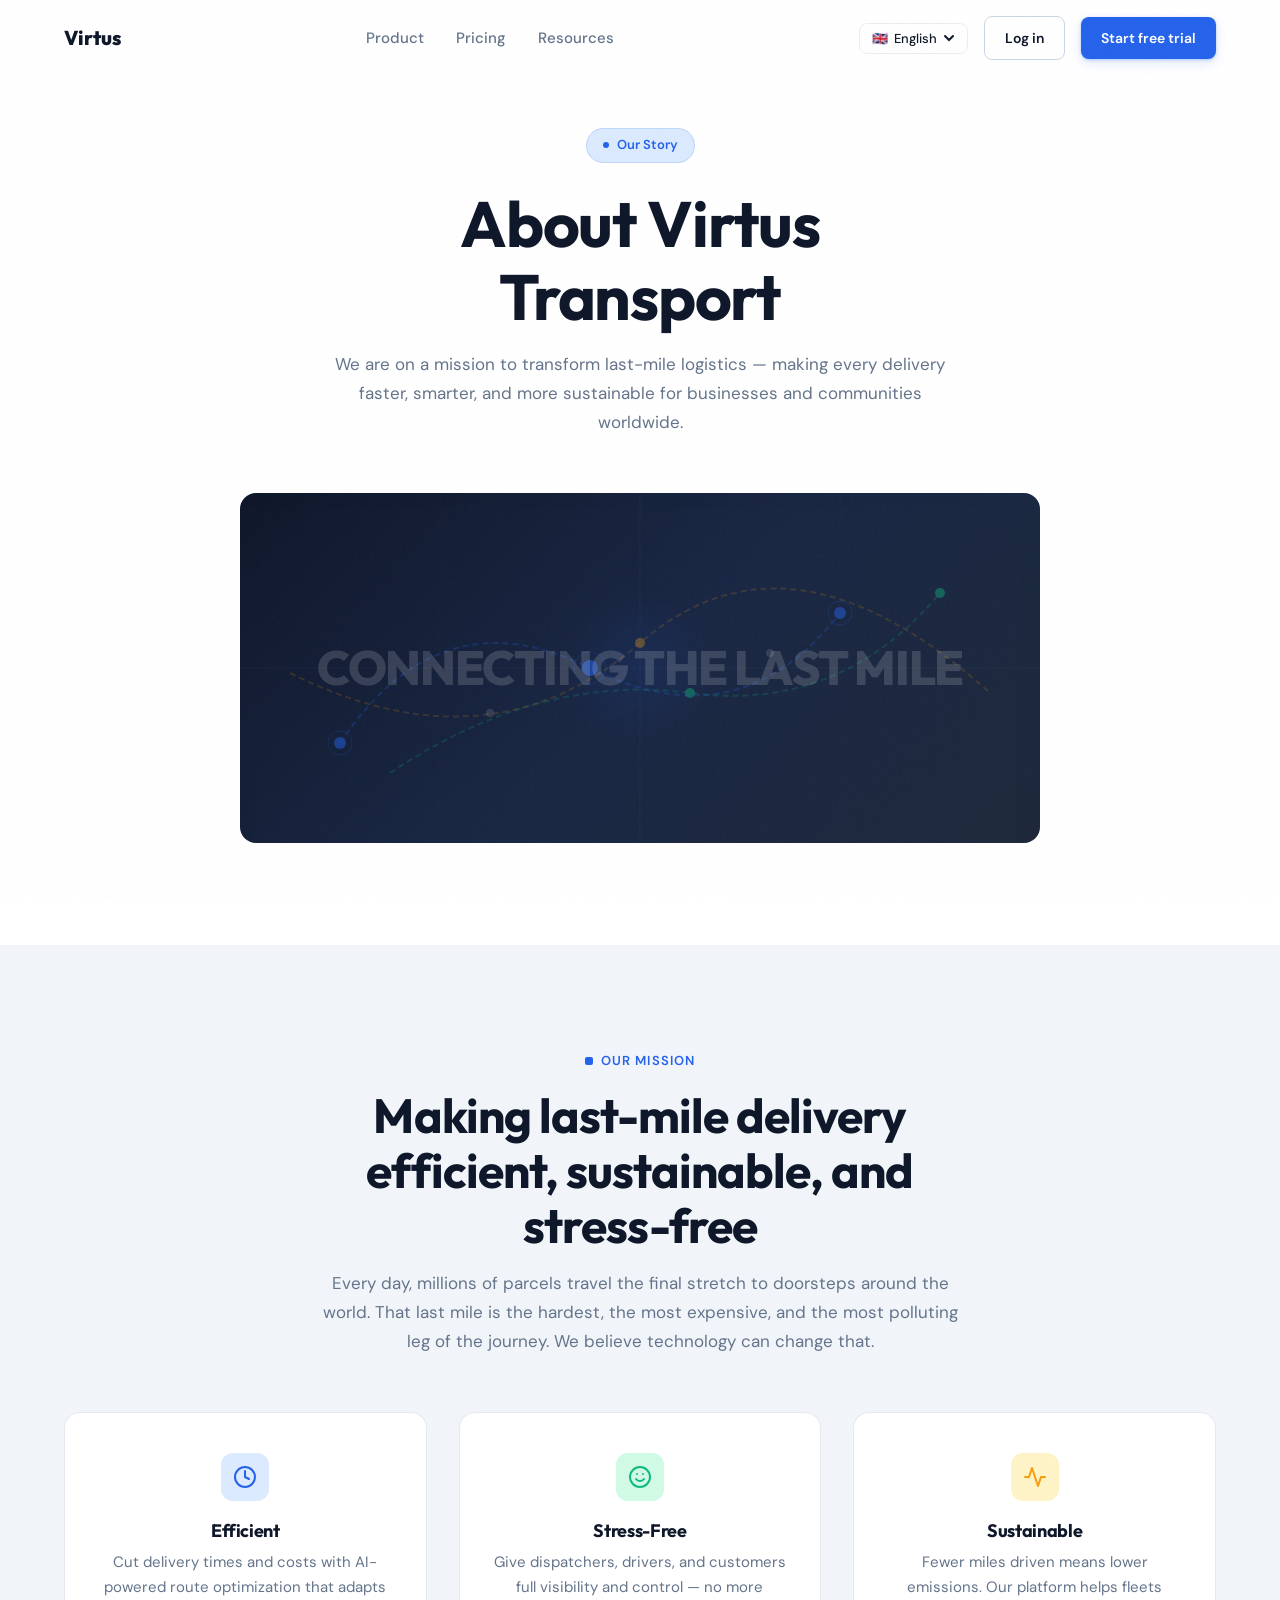
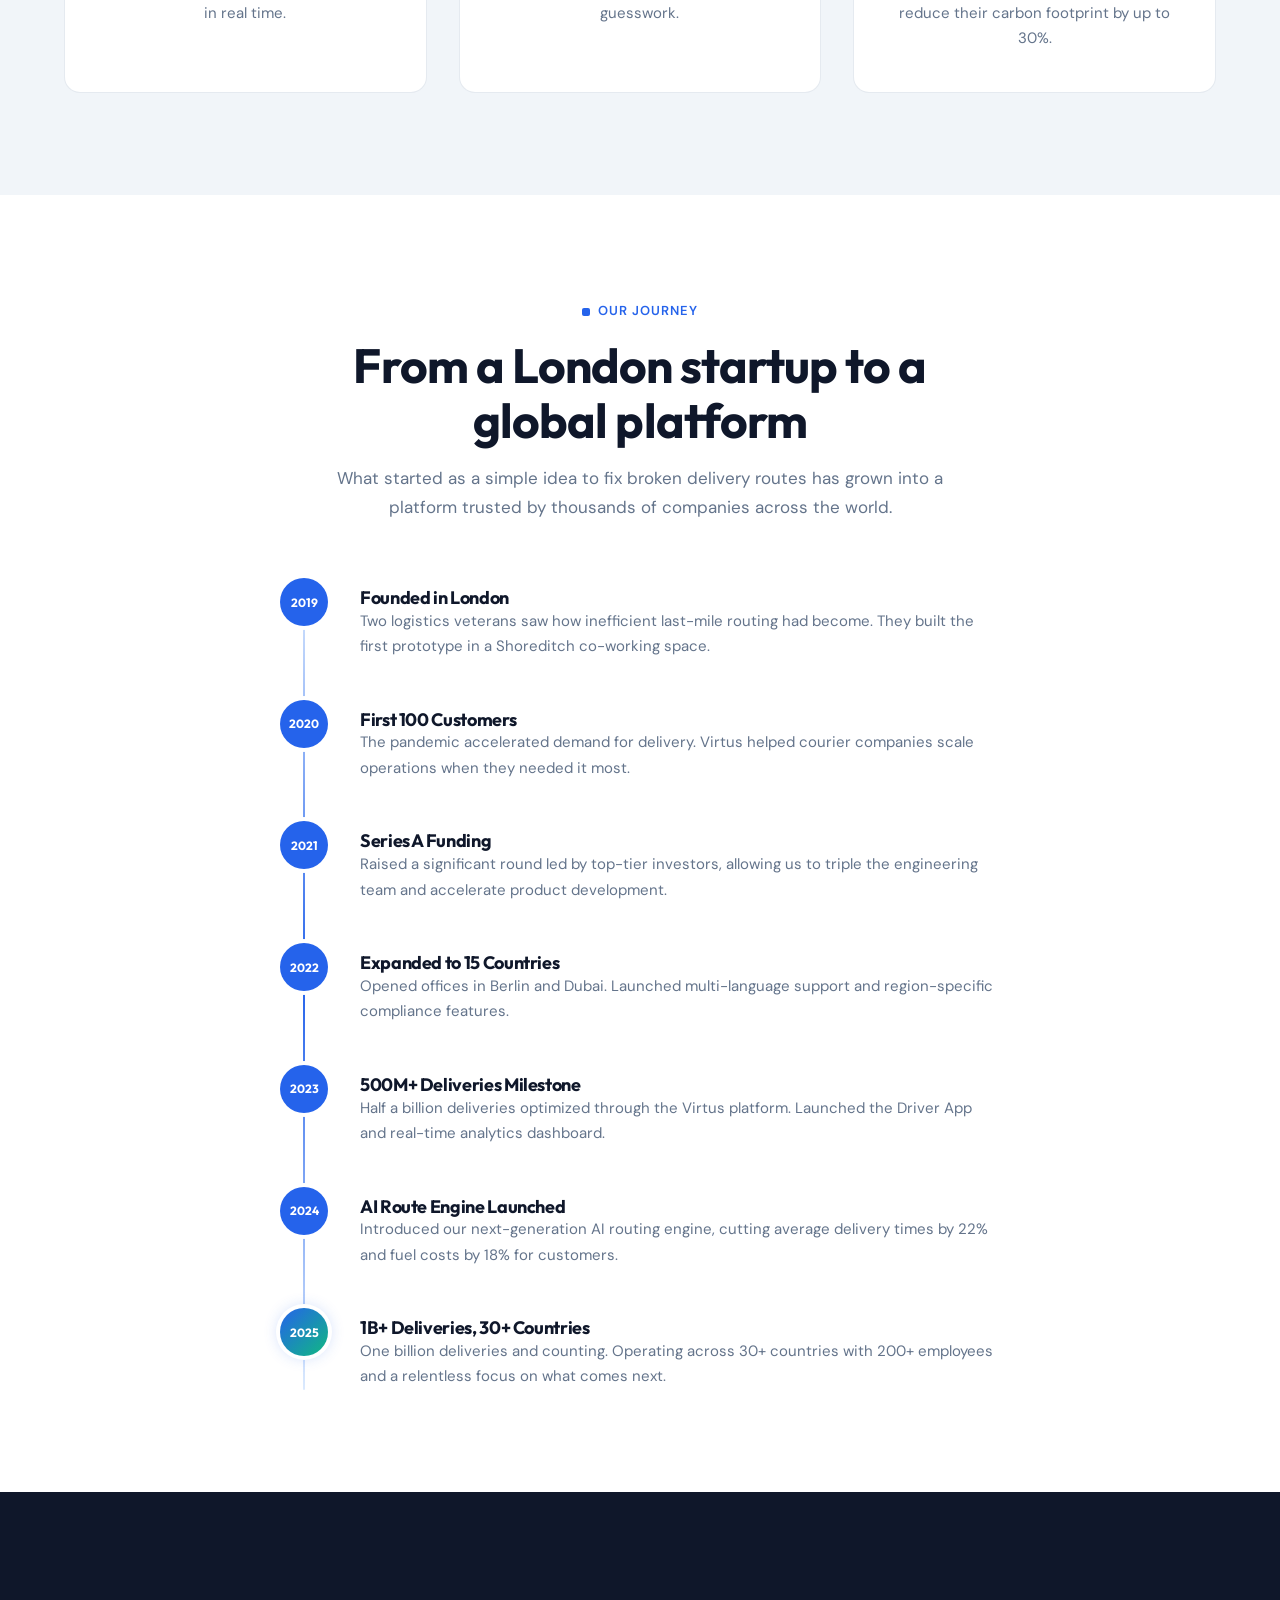
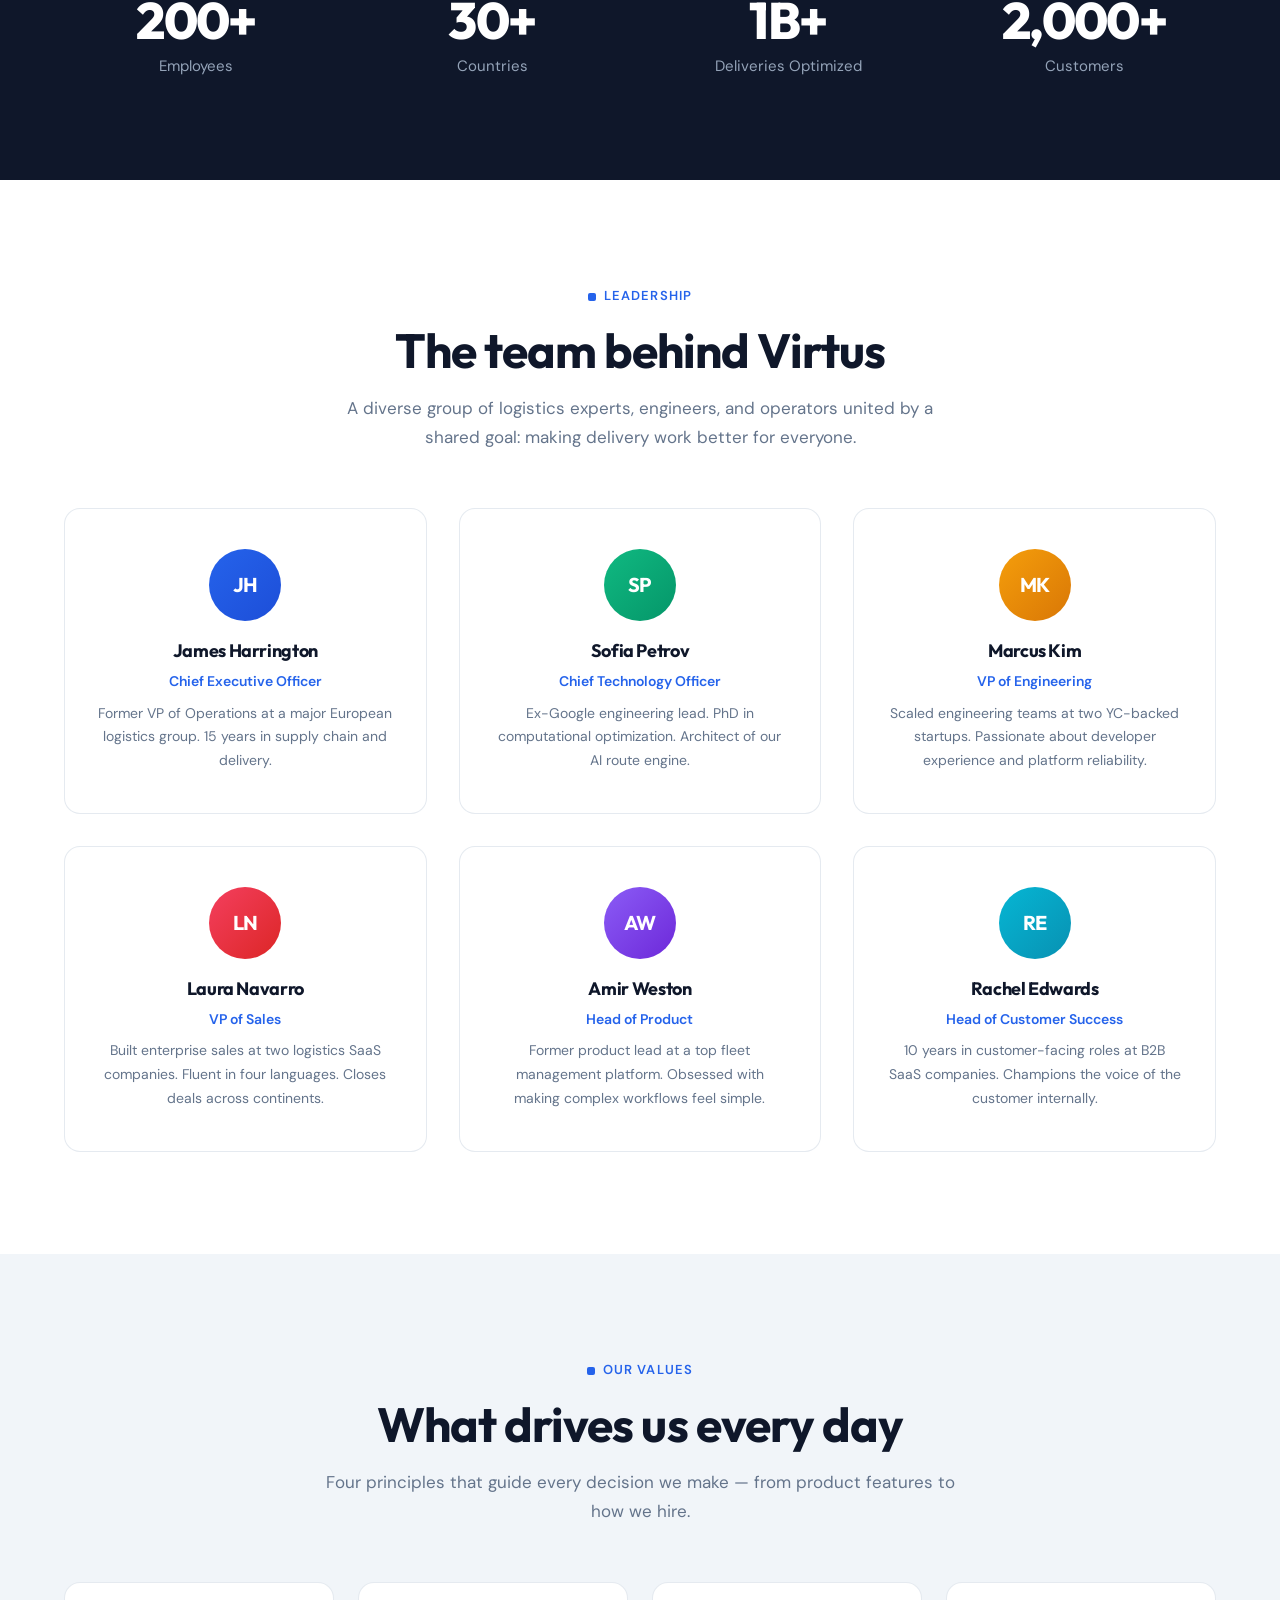
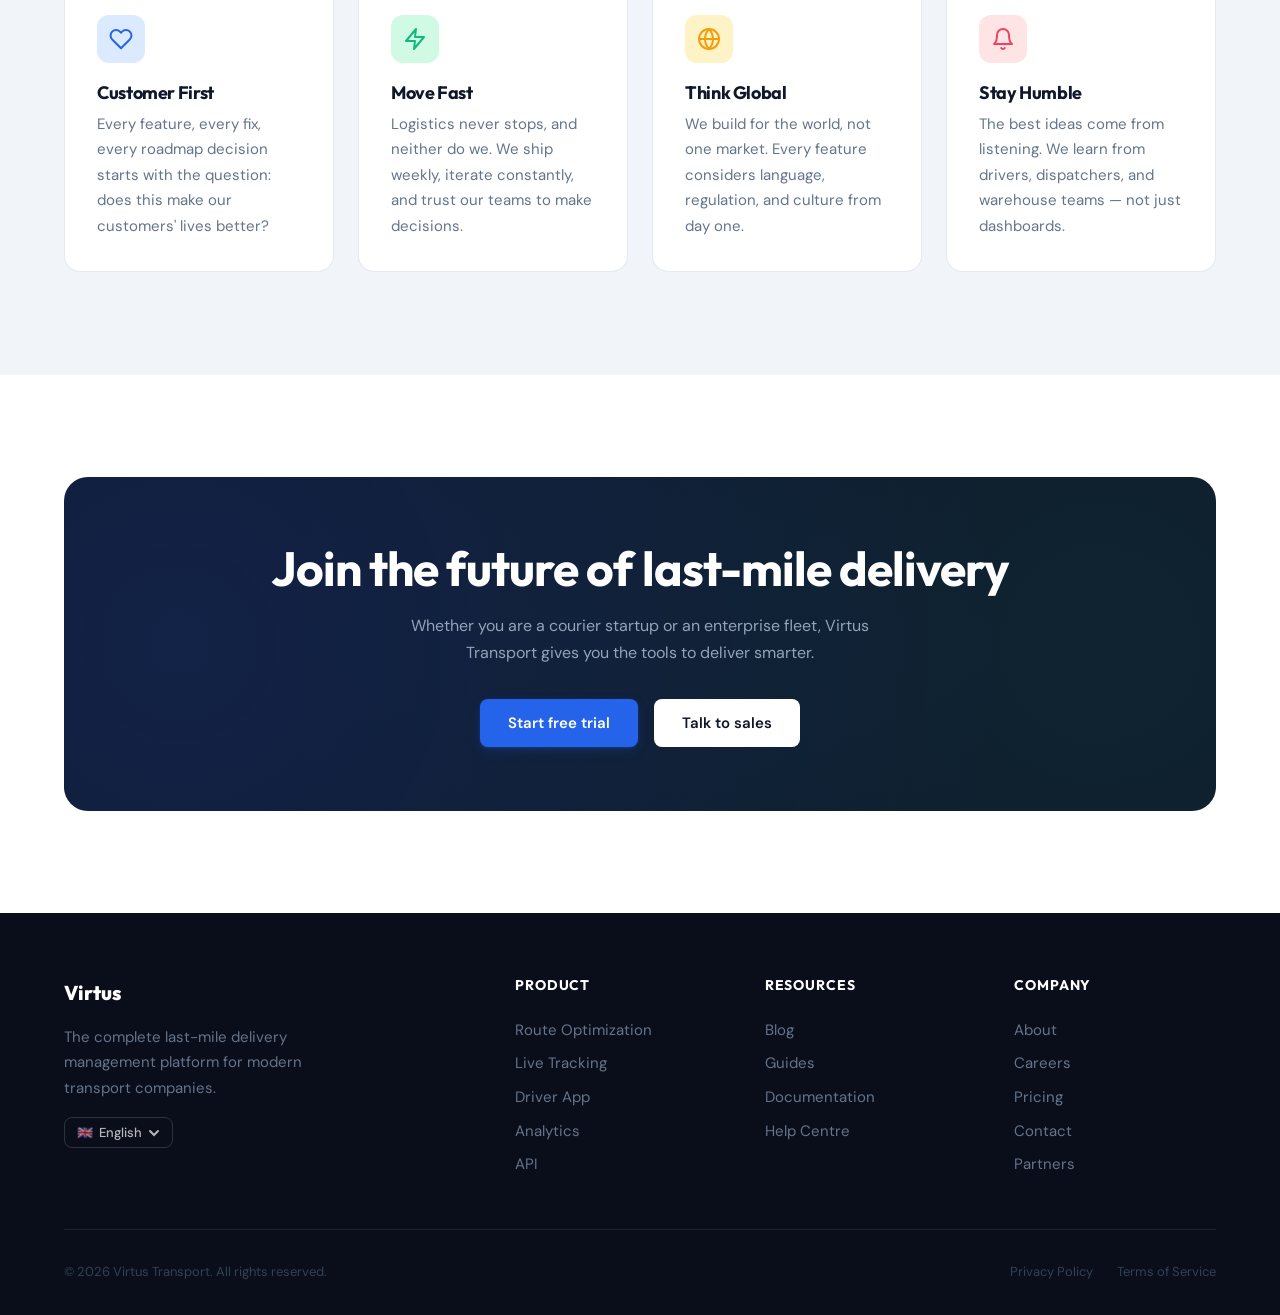
==== commit a52028ff: "Add multi-language support (EN, FR, ES, AR) with language switcher - i18n.js translation engine with" ====
--- a/about.html
+++ b/about.html
@@ -19,13 +19,14 @@
         Virtus
       </a>
       <div class="nav-links">
-        <a href="product.html">Product</a>
-        <a href="pricing.html">Pricing</a>
-        <a href="resources.html">Resources</a>
+        <a href="product.html" data-i18n="nav.product">Product</a>
+        <a href="pricing.html" data-i18n="nav.pricing">Pricing</a>
+        <a href="resources.html" data-i18n="nav.resources">Resources</a>
       </div>
       <div class="nav-cta">
-        <a href="login.html" class="btn btn-secondary">Log in</a>
-        <a href="signup.html" class="btn btn-primary">Start free trial</a>
+        <span id="lang-switch-nav"></span>
+        <a href="login.html" class="btn btn-secondary" data-i18n="nav.login">Log in</a>
+        <a href="signup.html" class="btn btn-primary" data-i18n="nav.trial">Start free trial</a>
       </div>
       <button class="nav-toggle" aria-label="Menu">
         <span></span><span></span><span></span>
@@ -348,7 +349,6 @@
     </div>
   </section>
 
-  <!-- ===== FOOTER ===== -->
   <footer class="footer">
     <div class="container">
       <div class="footer-grid">
@@ -356,43 +356,43 @@
           <a href="index.html" class="nav-logo" style="color: var(--vtx-white);">
             Virtus
           </a>
-          <p>The complete last-mile management platform for courier and transport companies worldwide.</p>
+          <p data-i18n="footer.tagline">The complete last-mile delivery management platform for modern transport companies.</p>
+          <div style="margin-top: 1rem;" id="lang-switch-footer"></div>
         </div>
         <div class="footer-col">
-          <h5>Product</h5>
+          <h5 data-i18n="footer.product">Product</h5>
           <a href="product.html">Route Optimization</a>
           <a href="product.html">Live Tracking</a>
           <a href="product.html">Driver App</a>
-          <a href="product.html">Analytics</a>
+          <a href="product.html" data-i18n="solution.analytics">Analytics</a>
           <a href="product.html">API</a>
         </div>
         <div class="footer-col">
-          <h5>Resources</h5>
-          <a href="resources.html">Blog</a>
-          <a href="resources.html">Case Studies</a>
-          <a href="resources.html">Guides</a>
-          <a href="docs.html">Documentation</a>
-          <a href="help.html">Help Centre</a>
+          <h5 data-i18n="footer.resources">Resources</h5>
+          <a href="resources.html" data-i18n="footer.blog">Blog</a>
+          <a href="resources.html" data-i18n="footer.guides">Guides</a>
+          <a href="docs.html" data-i18n="footer.docs">Documentation</a>
+          <a href="help.html" data-i18n="footer.help">Help Centre</a>
         </div>
         <div class="footer-col">
-          <h5>Company</h5>
-          <a href="about.html">About</a>
-          <a href="careers.html">Careers</a>
-          <a href="pricing.html">Pricing</a>
-          <a href="contact.html">Contact</a>
-          <a href="partners.html">Partners</a>
+          <h5 data-i18n="footer.company">Company</h5>
+          <a href="about.html" data-i18n="footer.about">About</a>
+          <a href="careers.html" data-i18n="footer.careers">Careers</a>
+          <a href="pricing.html" data-i18n="footer.pricing">Pricing</a>
+          <a href="contact.html" data-i18n="footer.contact">Contact</a>
+          <a href="partners.html" data-i18n="footer.partners">Partners</a>
         </div>
       </div>
       <div class="footer-bottom">
-        <span>&copy; 2026 Virtus Transport. All rights reserved.</span>
+        <span data-i18n="footer.copyright">&copy; 2026 Virtus Transport. All rights reserved.</span>
         <div class="footer-bottom-links">
-          <a href="privacy.html">Privacy Policy</a>
-          <a href="terms.html">Terms of Service</a>
-          <a href="#">Cookie Settings</a>
+          <a href="privacy.html" data-i18n="footer.privacy">Privacy Policy</a>
+          <a href="terms.html" data-i18n="footer.terms">Terms of Service</a>
         </div>
       </div>
     </div>
   </footer>
+  <script src="assets/js/i18n.js"></script>
   <script src="assets/js/main.js"></script>
 
 </body>
--- a/assets/css/style.css
+++ b/assets/css/style.css
@@ -537,91 +537,8 @@
 }
 
 /* ---- Dashboard Mock ---- */
-.dashboard-mock {
-  background: var(--vtx-white);
-  border-radius: 0.75rem;
-  box-shadow: 0 8px 32px rgba(0,0,0,0.08), 0 2px 8px rgba(0,0,0,0.04);
-  overflow: hidden;
-  border: 1px solid rgba(203, 213, 225, 0.4);
-}
-
-.dashboard-topbar {
-  display: flex;
-  align-items: center;
-  gap: 0.5rem;
-  padding: 0.75rem 1rem;
-  background: var(--vtx-snow);
-  border-bottom: 1px solid rgba(203, 213, 225, 0.4);
-}
-
-.dashboard-dot {
-  width: 8px;
-  height: 8px;
-  border-radius: 50%;
-}
-
-.dashboard-body {
-  padding: 1.5rem;
-  display: flex;
-  gap: 1rem;
-}
-
-.dashboard-sidebar {
-  width: 140px;
-  flex-shrink: 0;
-  display: flex;
-  flex-direction: column;
-  gap: 0.5rem;
-}
-
-.dashboard-sidebar-item {
-  height: 10px;
-  background: var(--vtx-snow);
-  border-radius: 4px;
-}
-.dashboard-sidebar-item.active {
-  background: var(--vtx-blue-pale);
-}
-
-.dashboard-main {
-  flex: 1;
-  display: flex;
-  flex-direction: column;
-  gap: 0.75rem;
-}
-
-.dashboard-chart {
-  height: 100px;
-  background: linear-gradient(180deg, var(--vtx-blue-pale) 0%, transparent 100%);
-  border-radius: 0.5rem;
-  position: relative;
-  overflow: hidden;
-}
-
-.dashboard-chart::after {
-  content: '';
-  position: absolute;
-  bottom: 20%;
-  left: 0;
-  width: 100%;
-  height: 2px;
-  background: var(--vtx-blue);
-  clip-path: polygon(0 100%, 5% 80%, 15% 90%, 25% 40%, 35% 60%, 45% 20%, 55% 35%, 65% 10%, 75% 25%, 85% 5%, 95% 15%, 100% 0%, 100% 100%);
-  height: 100%;
-  opacity: 0.3;
-}
-
-.dashboard-row {
-  display: flex;
-  gap: 0.5rem;
-}
-
-.dashboard-card {
-  flex: 1;
-  height: 48px;
-  background: var(--vtx-snow);
-  border-radius: 0.5rem;
-  border: 1px solid rgba(203, 213, 225, 0.3);
+#hero-animation {
+  background: #F5F0EB;
 }
 
 /* ---- Code Block ---- */
@@ -1074,9 +991,9 @@
     padding: 2.5rem 1.5rem;
   }
 
-  /* Dashboard mock — remove perspective on mobile */
-  .dashboard-mock {
-    transform: none !important;
+  /* Hero section — ensure text readable on mobile */
+  #hero-section {
+    min-height: auto !important;
   }
 
   /* Nav logo text */
@@ -1142,3 +1059,119 @@
 
 /* Scroll margin for anchor links */
 [id] { scroll-margin-top: 5rem; }
+
+/* ---- Language Switcher ---- */
+.lang-switcher {
+  position: relative;
+  display: inline-block;
+}
+.lang-toggle {
+  display: flex;
+  align-items: center;
+  gap: 0.375rem;
+  padding: 0.375rem 0.75rem;
+  background: transparent;
+  border: 1px solid rgba(203,213,225,0.4);
+  border-radius: 0.5rem;
+  cursor: pointer;
+  font-family: var(--font-body);
+  font-size: 0.8125rem;
+  font-weight: 500;
+  color: var(--vtx-text);
+  transition: all 0.2s;
+  white-space: nowrap;
+}
+.lang-toggle:hover {
+  background: var(--vtx-snow);
+  border-color: rgba(203,213,225,0.7);
+}
+.lang-toggle svg {
+  transition: transform 0.2s;
+}
+.lang-switcher.open .lang-toggle svg {
+  transform: rotate(180deg);
+}
+.lang-dropdown-menu {
+  position: absolute;
+  top: calc(100% + 4px);
+  right: 0;
+  min-width: 150px;
+  background: var(--vtx-white);
+  border: 1px solid rgba(203,213,225,0.4);
+  border-radius: 0.75rem;
+  box-shadow: 0 8px 24px rgba(0,0,0,0.1);
+  padding: 0.375rem;
+  opacity: 0;
+  visibility: hidden;
+  transform: translateY(-4px);
+  transition: all 0.2s;
+  z-index: 1000;
+}
+.lang-switcher.open .lang-dropdown-menu {
+  opacity: 1;
+  visibility: visible;
+  transform: translateY(0);
+}
+.lang-option {
+  display: flex;
+  align-items: center;
+  gap: 0.5rem;
+  width: 100%;
+  padding: 0.5rem 0.75rem;
+  background: transparent;
+  border: none;
+  border-radius: 0.5rem;
+  cursor: pointer;
+  font-family: var(--font-body);
+  font-size: 0.8125rem;
+  font-weight: 500;
+  color: var(--vtx-text);
+  transition: background 0.15s;
+  text-align: left;
+}
+.lang-option:hover {
+  background: var(--vtx-snow);
+}
+.lang-option.active {
+  background: var(--vtx-blue-pale);
+  color: var(--vtx-blue);
+}
+
+/* Footer lang switcher */
+.footer .lang-toggle {
+  color: rgba(255,255,255,0.7);
+  border-color: rgba(255,255,255,0.15);
+}
+.footer .lang-toggle:hover {
+  background: rgba(255,255,255,0.05);
+  border-color: rgba(255,255,255,0.3);
+  color: #fff;
+}
+.footer .lang-dropdown-menu {
+  bottom: calc(100% + 4px);
+  top: auto;
+  background: var(--vtx-slate);
+  border-color: rgba(255,255,255,0.1);
+}
+.footer .lang-option {
+  color: rgba(255,255,255,0.7);
+}
+.footer .lang-option:hover {
+  background: rgba(255,255,255,0.08);
+  color: #fff;
+}
+.footer .lang-option.active {
+  background: rgba(37,99,235,0.2);
+  color: var(--vtx-blue-light);
+}
+
+/* RTL support */
+[dir="rtl"] { direction: rtl; text-align: right; }
+[dir="rtl"] .nav-inner { flex-direction: row-reverse; }
+[dir="rtl"] .nav-links { flex-direction: row-reverse; }
+[dir="rtl"] .nav-cta { flex-direction: row-reverse; }
+[dir="rtl"] .feature-row { direction: rtl; }
+[dir="rtl"] .badge-row { flex-direction: row-reverse; }
+[dir="rtl"] .lang-dropdown-menu { right: auto; left: 0; }
+[dir="rtl"] .footer .lang-dropdown-menu { right: auto; left: 0; }
+[dir="rtl"] .lang-option { text-align: right; }
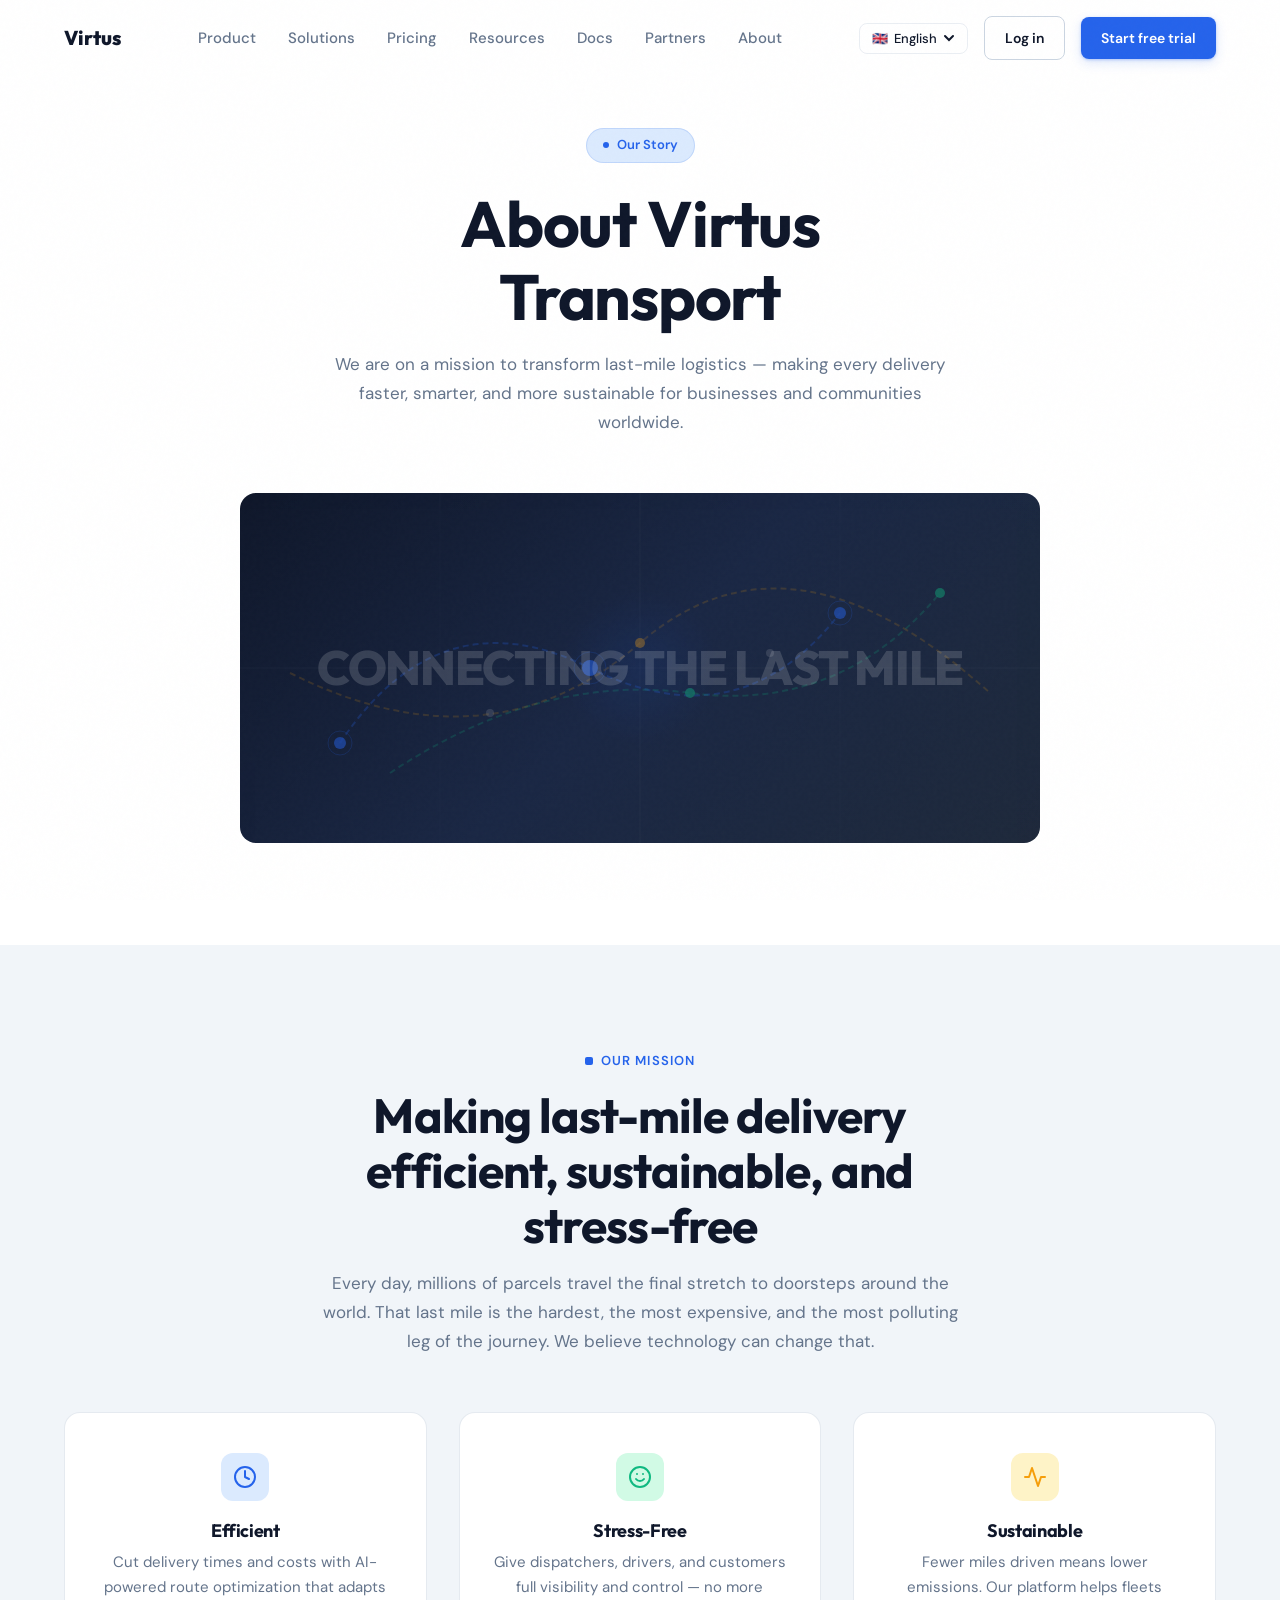
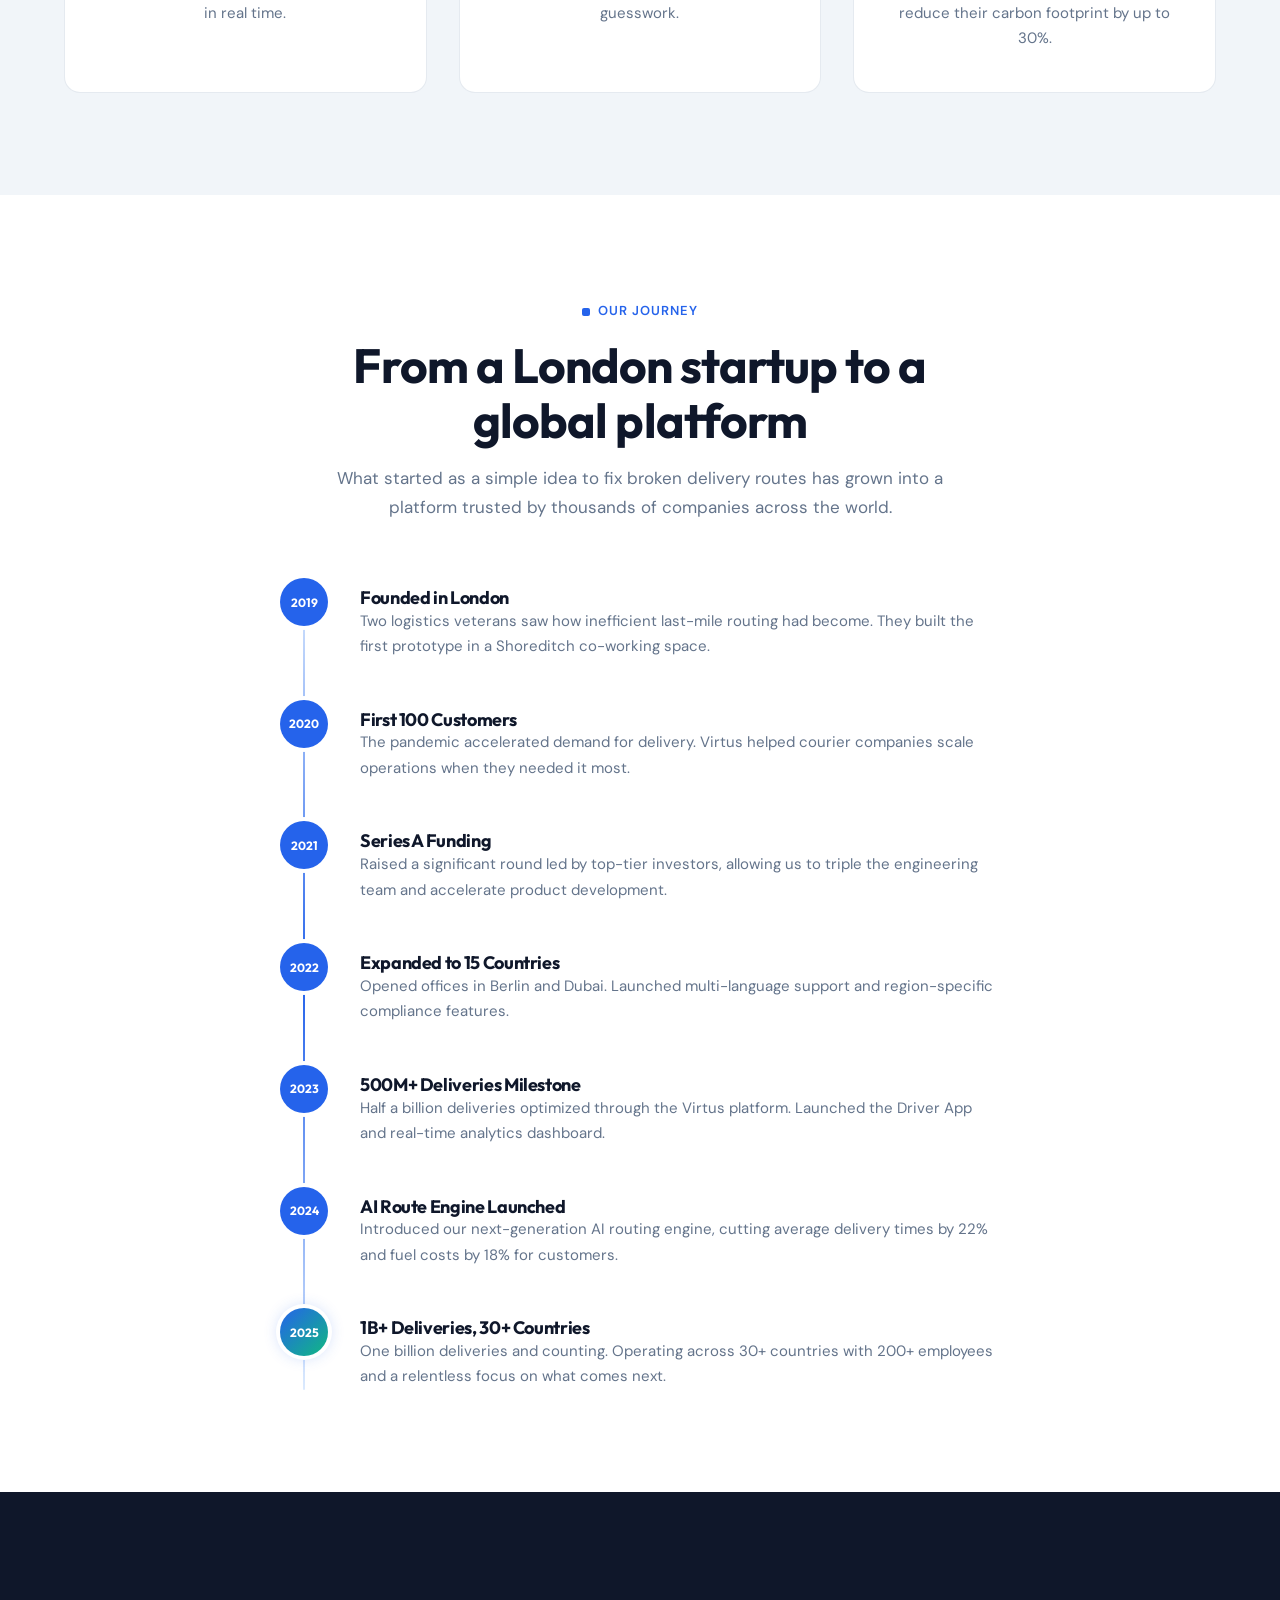
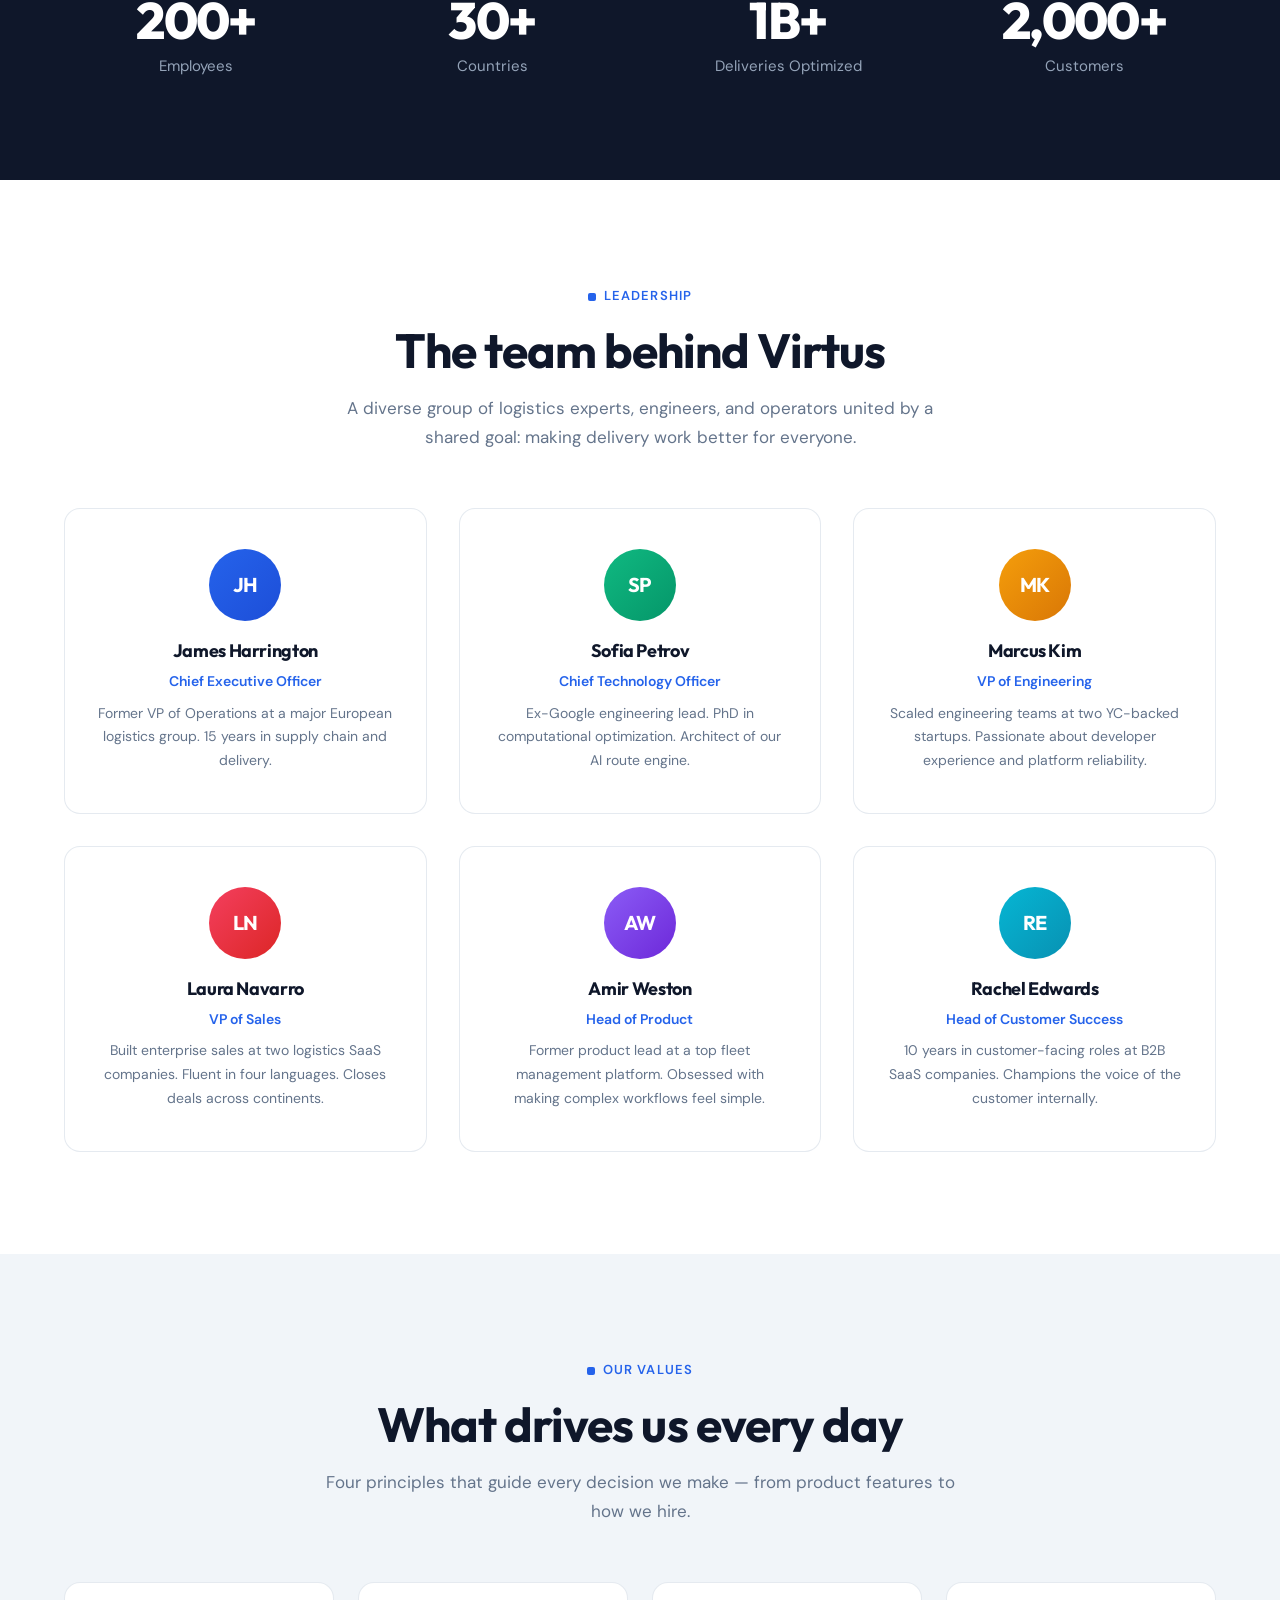
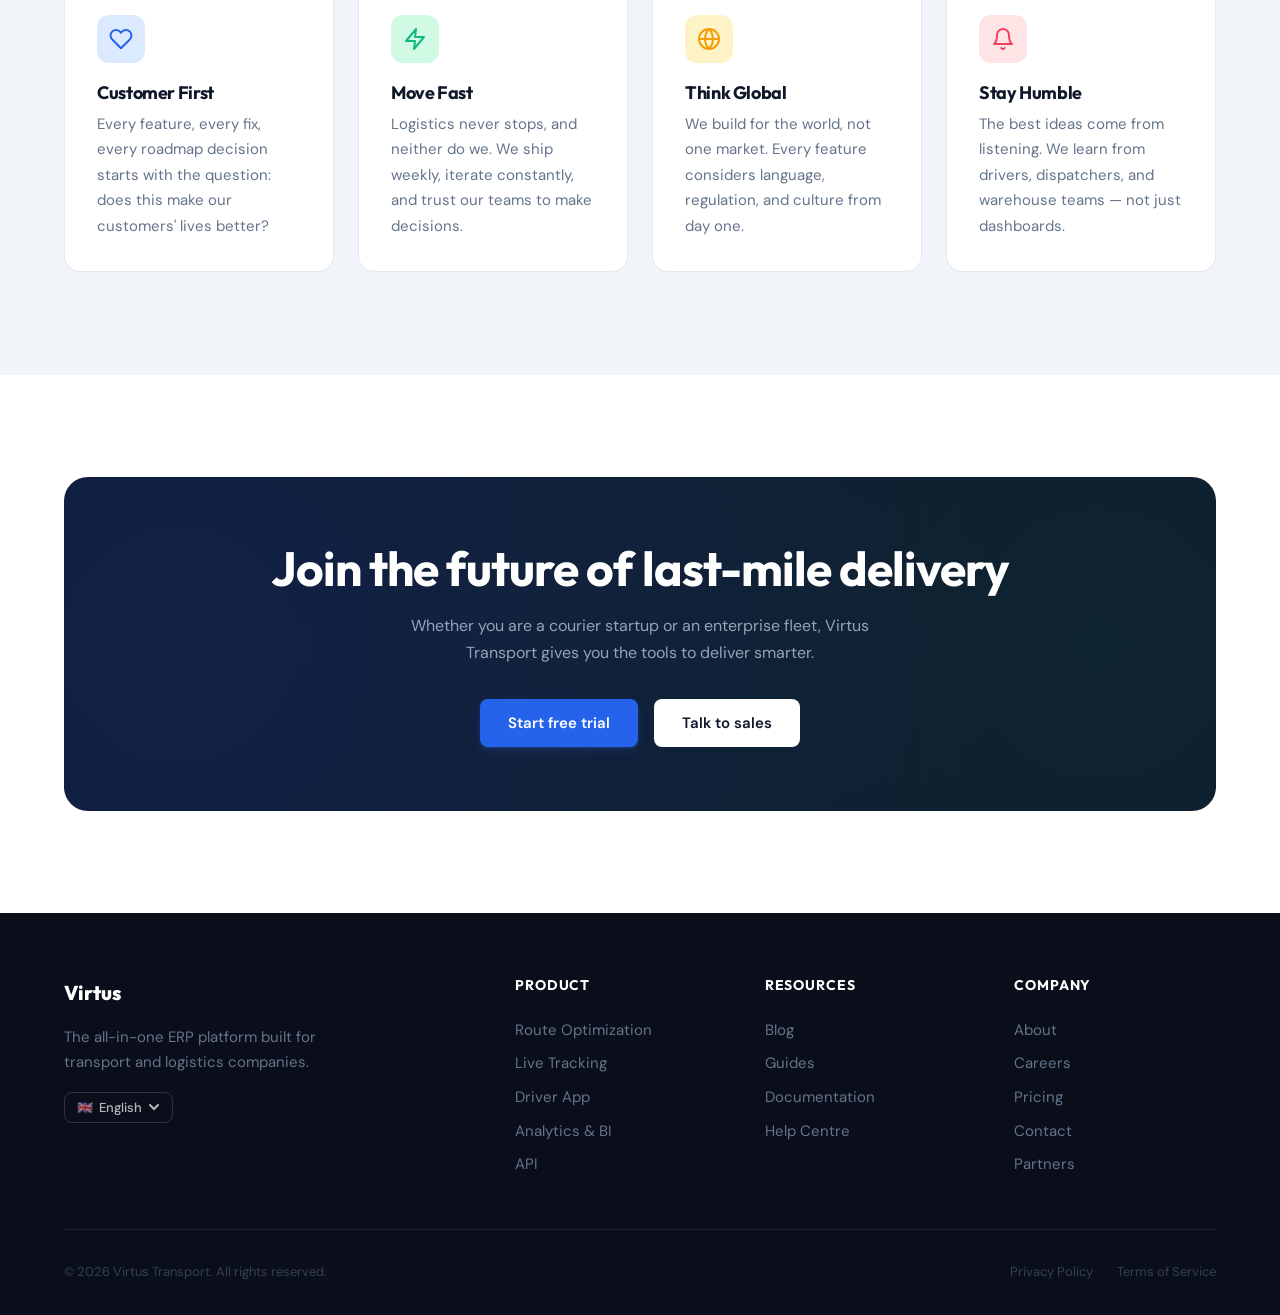
==== commit 717b75a4: "Expand header nav from 3 to 7 items Added Solutions, Docs, Partners, and About links to navigation a" ====
--- a/about.html
+++ b/about.html
@@ -20,8 +20,12 @@
       </a>
       <div class="nav-links">
         <a href="product.html" data-i18n="nav.product">Product</a>
+        <a href="product.html#solutions" data-i18n="nav.solutions">Solutions</a>
         <a href="pricing.html" data-i18n="nav.pricing">Pricing</a>
         <a href="resources.html" data-i18n="nav.resources">Resources</a>
+        <a href="docs.html" data-i18n="nav.docs">Docs</a>
+        <a href="partners.html" data-i18n="nav.partners">Partners</a>
+        <a href="about.html" data-i18n="nav.about">About</a>
       </div>
       <div class="nav-cta">
         <span id="lang-switch-nav"></span>
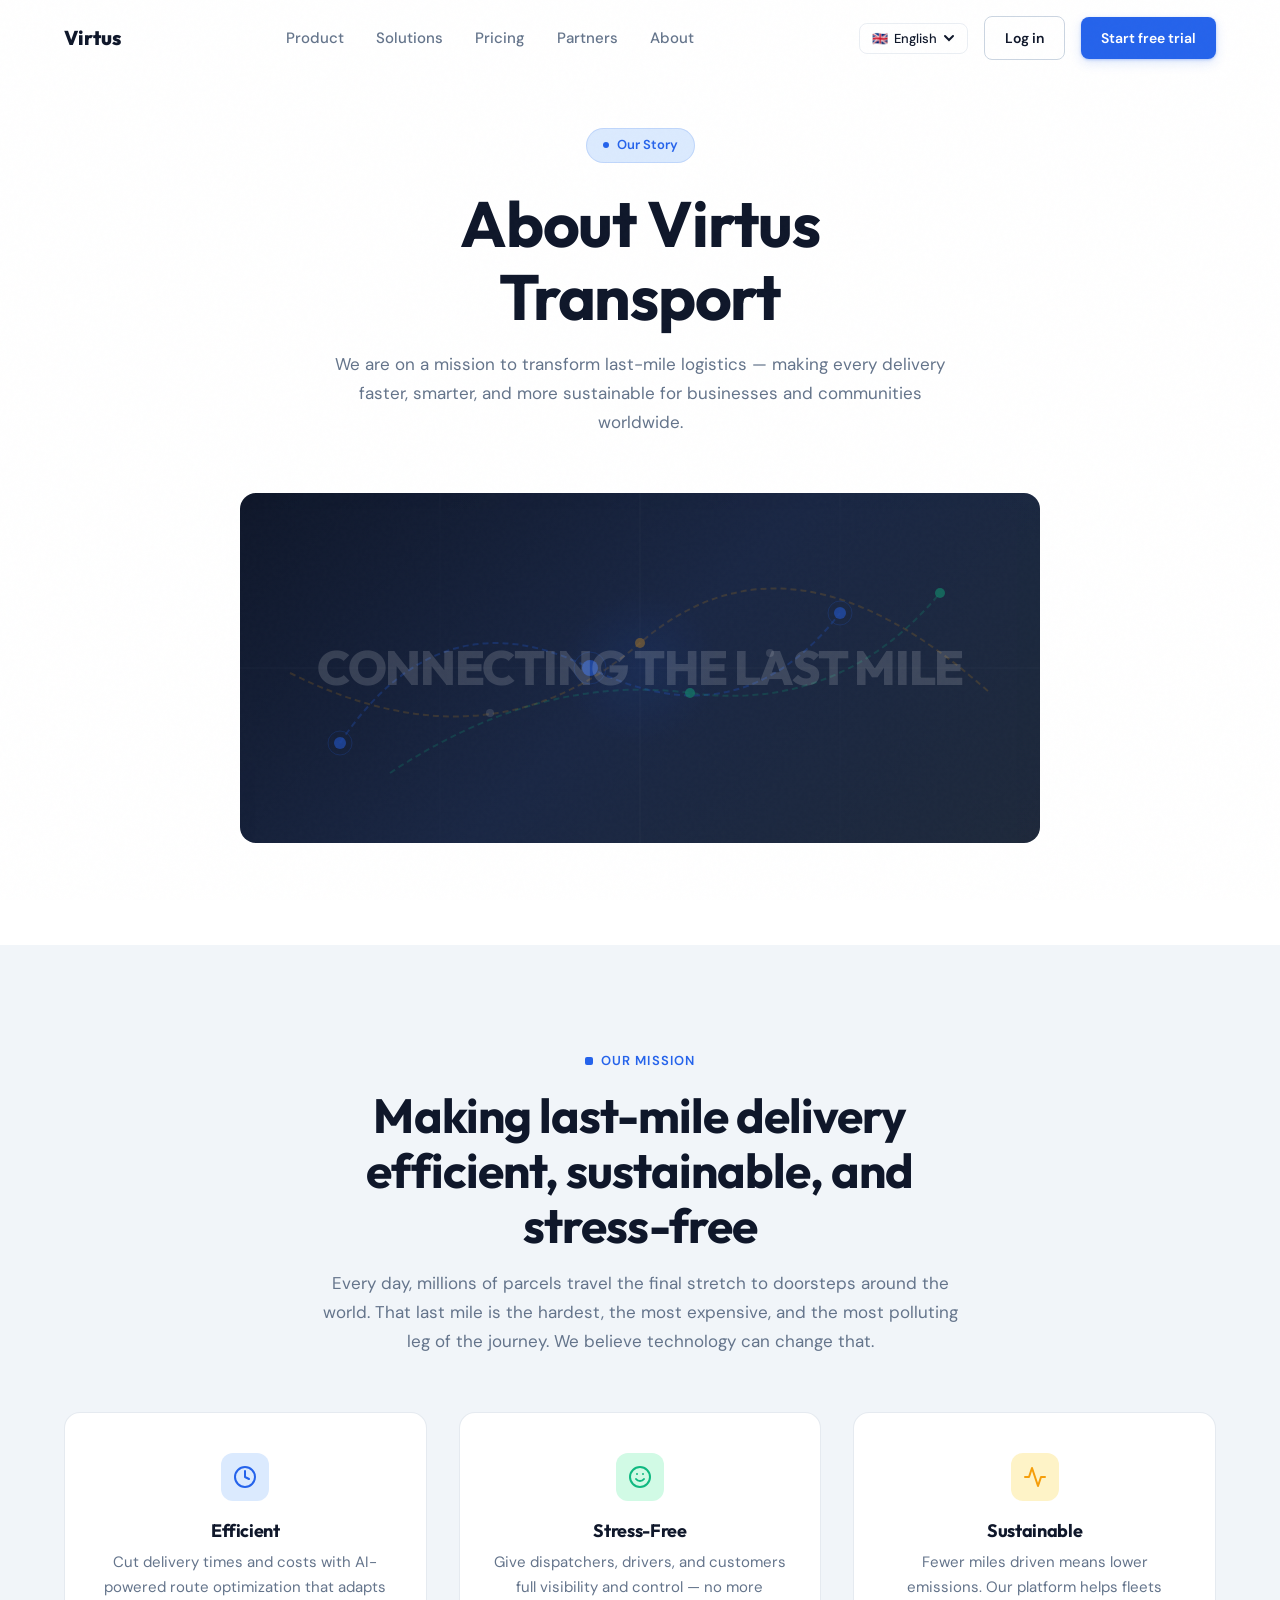
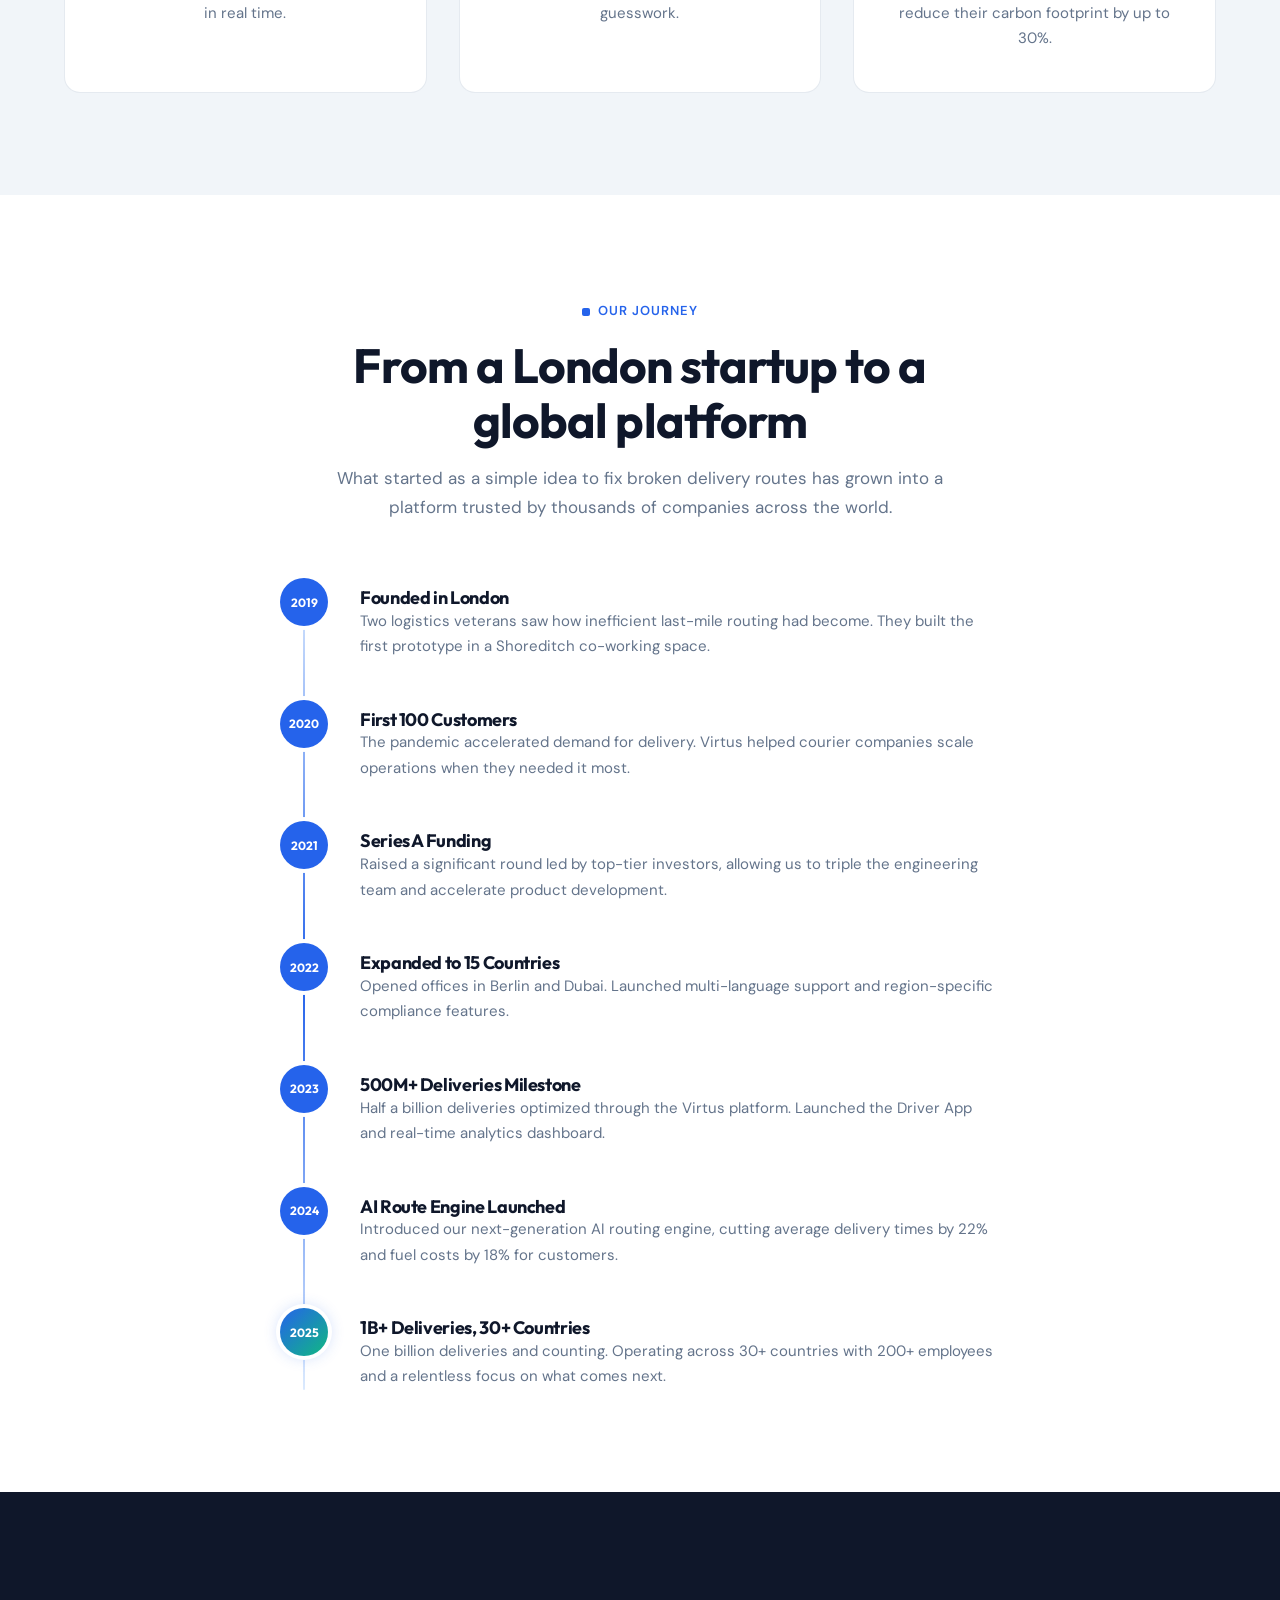
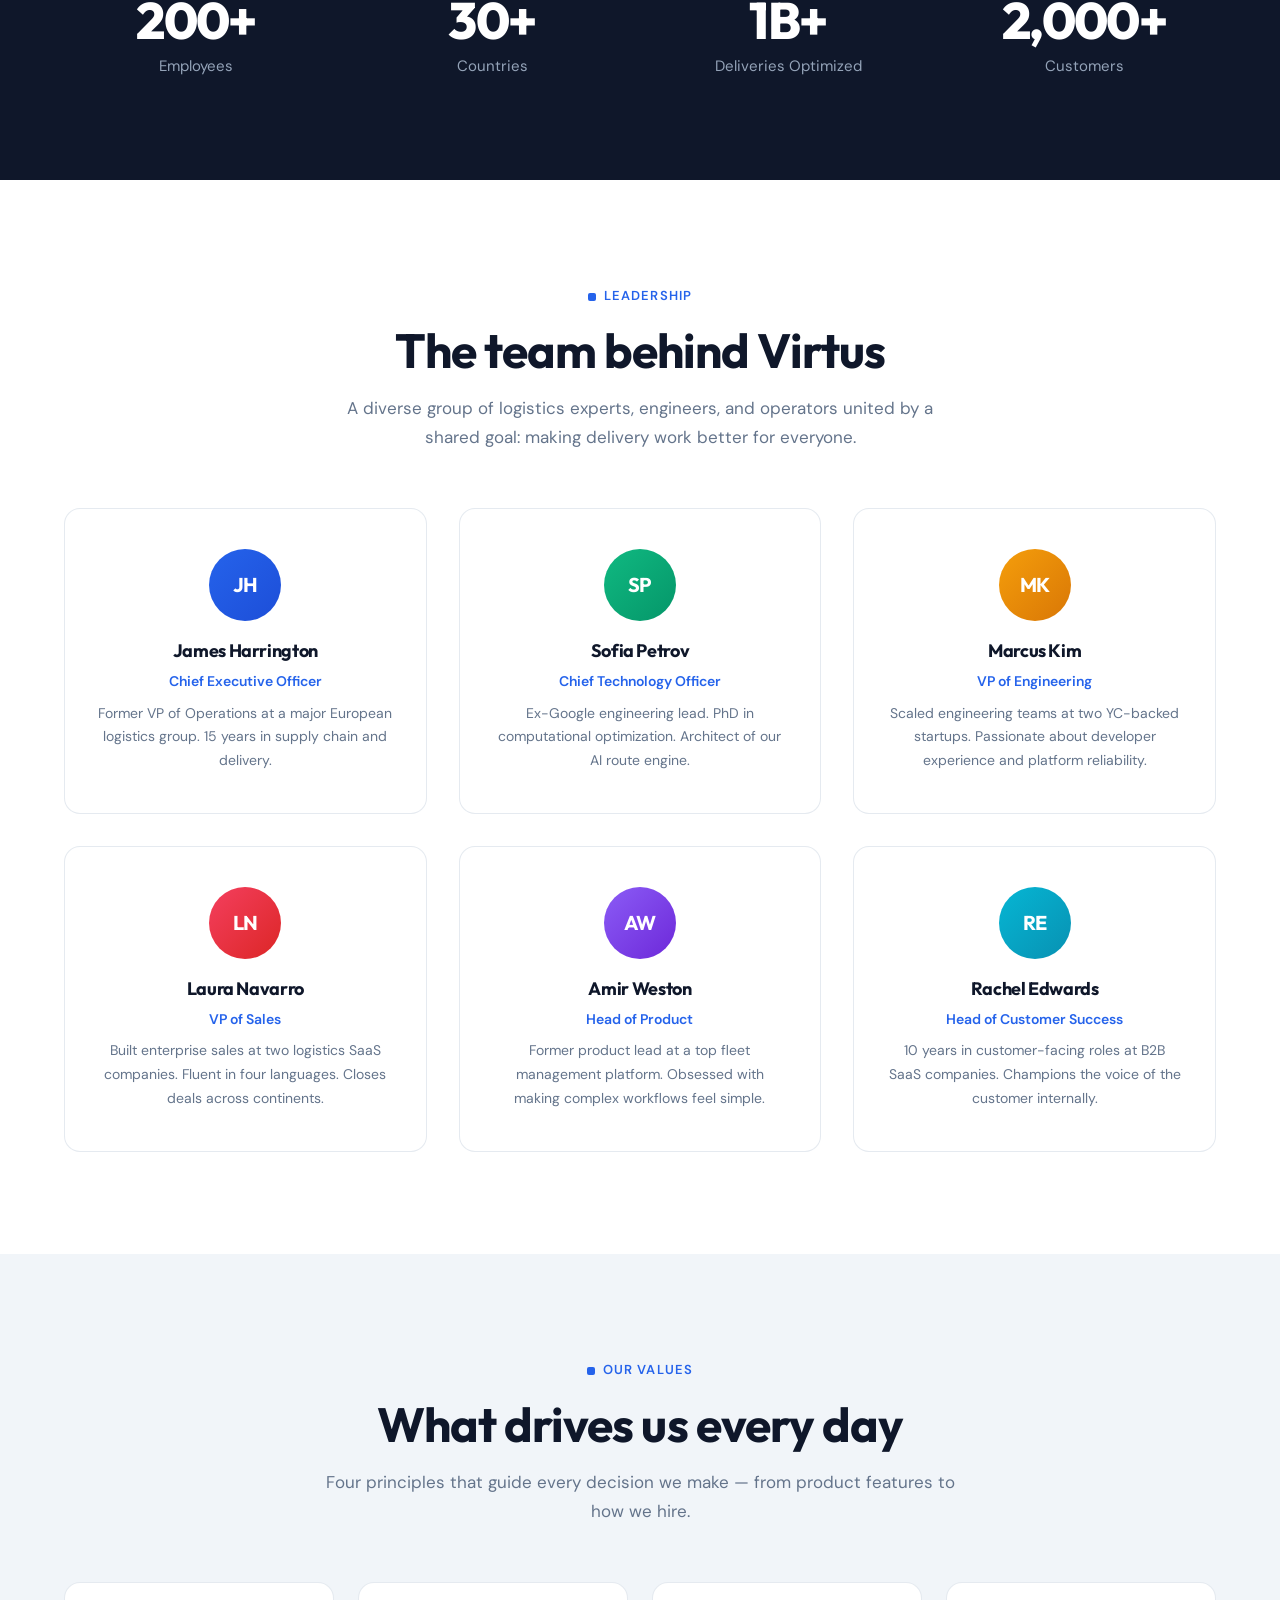
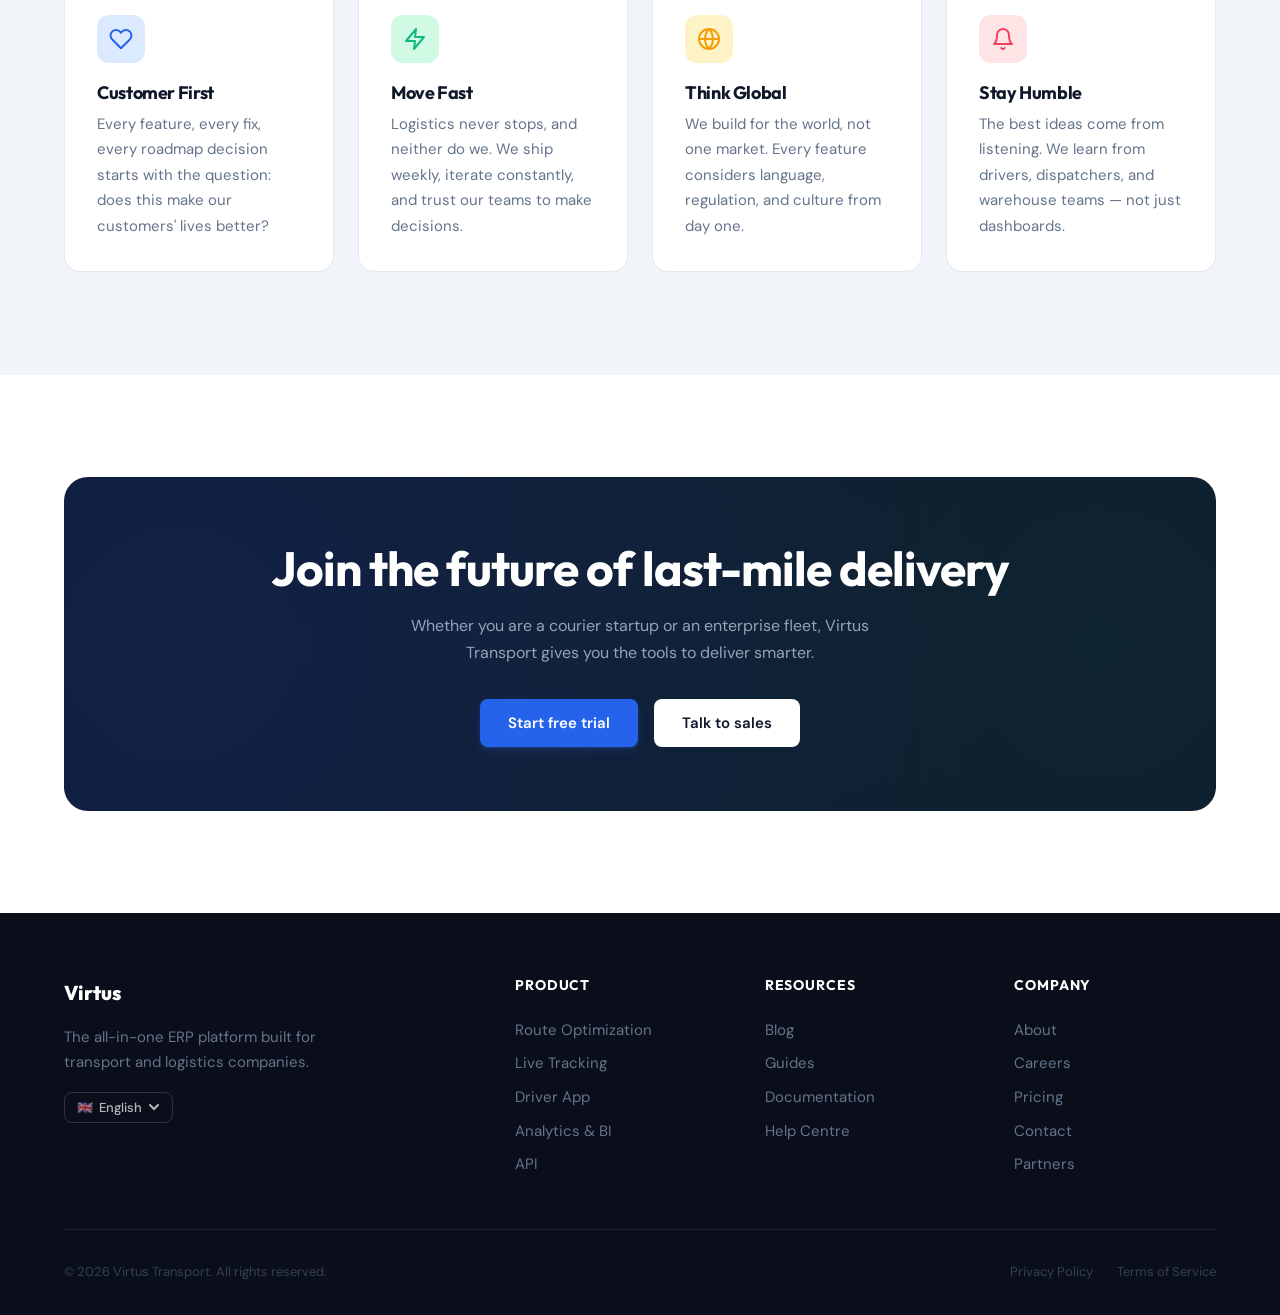
==== commit 1945e8df: "Remove Resources and Docs from header nav Co-Authored-By: Claude Opus 4.6 <noreply@anthropic.com>" ====
--- a/about.html
+++ b/about.html
@@ -22,8 +22,6 @@
         <a href="product.html" data-i18n="nav.product">Product</a>
         <a href="product.html#solutions" data-i18n="nav.solutions">Solutions</a>
         <a href="pricing.html" data-i18n="nav.pricing">Pricing</a>
-        <a href="resources.html" data-i18n="nav.resources">Resources</a>
-        <a href="docs.html" data-i18n="nav.docs">Docs</a>
         <a href="partners.html" data-i18n="nav.partners">Partners</a>
         <a href="about.html" data-i18n="nav.about">About</a>
       </div>
